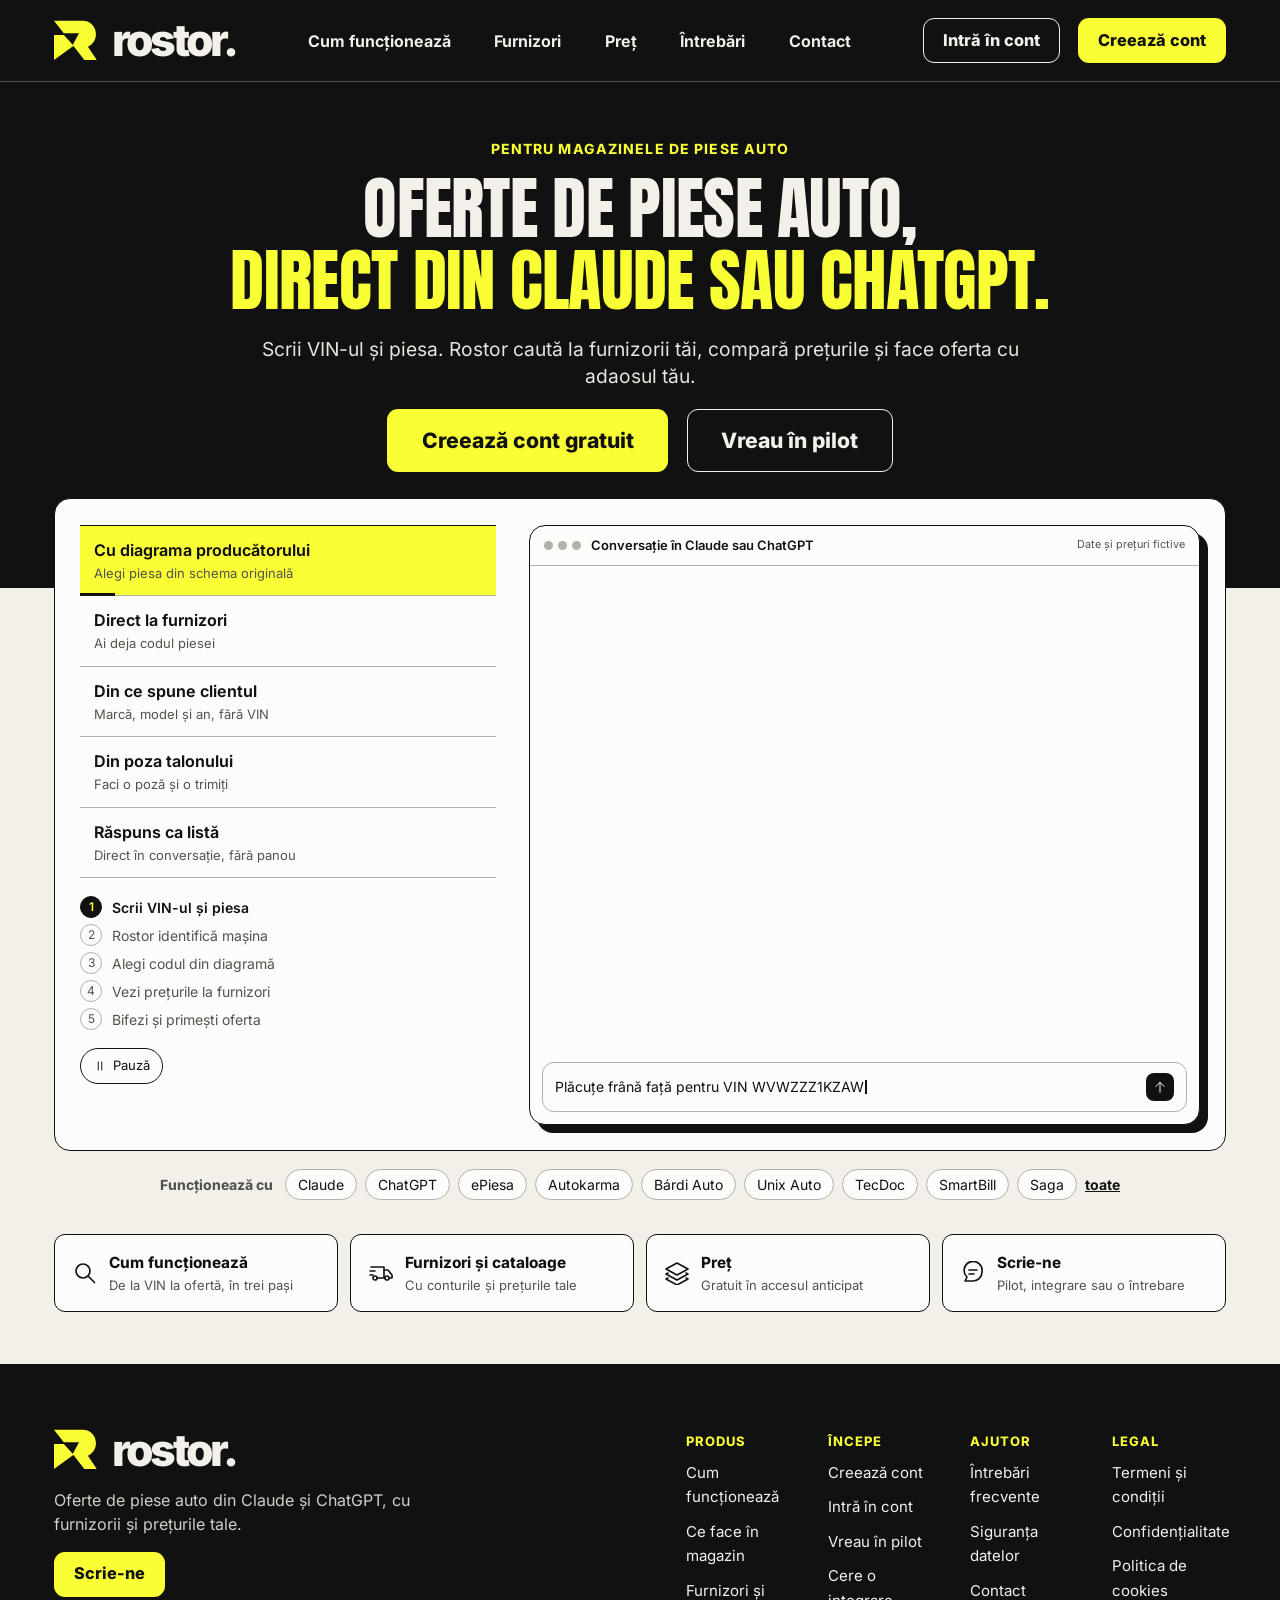
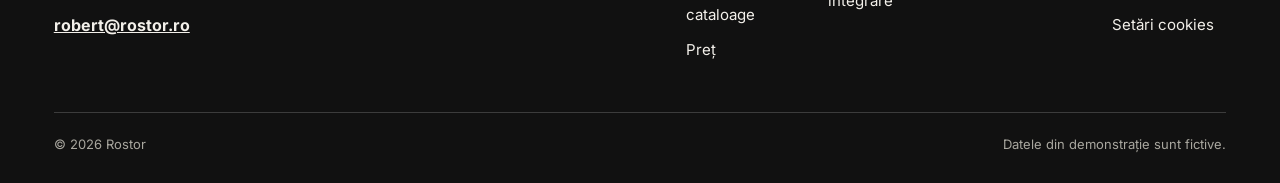
==== index.html @ 197bf5a4 "feat(site): short home page (message, live demo, shortcuts); content moved to its own pages: how it " ====
<!doctype html>
<html lang="ro">
<head>
<meta charset="utf-8">
<meta name="viewport" content="width=device-width, initial-scale=1">
<meta name="theme-color" content="#111111">
<meta name="description" content="Scrii VIN-ul și piesa în Claude sau ChatGPT. Rostor caută la furnizorii tăi, compară prețurile și face oferta cu adaosul tău.">
<title>Rostor — Oferte de piese auto din Claude și ChatGPT</title>
<link rel="icon" href="/assets/rostor-logo.svg" type="image/svg+xml">
<link rel="preload" href="/assets/fonts/anton-latin-400-normal.woff2" as="font" type="font/woff2" crossorigin>
<link rel="preload" href="/assets/fonts/inter-latin-wght-normal.woff2" as="font" type="font/woff2" crossorigin>
<link rel="stylesheet" href="/assets/site.css">
</head>
<body>
<svg class="symbols" xmlns="http://www.w3.org/2000/svg" aria-hidden="true">
<symbol id="r-mark" viewBox="0 0 48 48"><path fill="currentColor" d="M0 2h32c9 0 15 7 15 15 0 6-3 11-9 14l10 15H34L21 29l7-13H11L0 2Zm0 16h11l11 12L0 46V18Z"/></symbol>
<symbol id="i-arrow" viewBox="0 0 24 24"><path d="M3 12h17m-7-7 7 7-7 7"/></symbol>
<symbol id="i-back" viewBox="0 0 24 24"><path d="M21 12H4m7-7-7 7 7 7"/></symbol>
<symbol id="i-layers" viewBox="0 0 24 24"><path d="m12 2 11 6-11 6L1 8l11-6Zm-9 10-2 1 11 6 11-6-2-1M3 17l-2 1 11 6 11-6-2-1"/></symbol>
<symbol id="i-file" viewBox="0 0 24 24"><path d="M13 2H5a2 2 0 0 0-2 2v16a2 2 0 0 0 2 2h14a2 2 0 0 0 2-2V10Zm0 0v8h8M7 13h10M7 17h8"/></symbol>
<symbol id="i-truck" viewBox="0 0 24 24"><path d="M2 6h13v11H8m7-8h4l4 5v3h-3m-5 0h1M1 10h5m-5 4h3"/><circle cx="6" cy="17" r="2"/><circle cx="18" cy="17" r="2"/></symbol>
<symbol id="i-search" viewBox="0 0 24 24"><circle cx="10" cy="10" r="7"/><path d="m15.5 15.5 6 6"/></symbol>
<symbol id="i-gear" viewBox="0 0 24 24"><path d="m10 2-.7 3.2-2 .9L4.5 5 2 9l2.5 2v2L2 15l2.5 4 2.8-1.1 2 .9.7 3.2h4l.7-3.2 2-.9 2.8 1.1 2.5-4-2.5-2v-2L22 9l-2.5-4-2.8 1.1-2-.9L14 2Z"/><circle cx="12" cy="12" r="3.6"/></symbol>
<symbol id="i-bot" viewBox="0 0 24 24"><rect x="3" y="7" width="18" height="13" rx="4"/><path d="M12 7V4M1 12v4m22-4v4m-15-3h.01m7.99 0h.01"/><circle cx="12" cy="3" r="1"/></symbol>
<symbol id="i-box" viewBox="0 0 24 24"><path d="m12 2 10 6v9l-10 5-10-5V8Zm0 10v10M2 8l10 4 10-4M7 5l10 5"/></symbol>
<symbol id="i-plus" viewBox="0 0 24 24"><path d="M4 12h16M12 4v16"/></symbol>
<symbol id="i-check" viewBox="0 0 24 24"><path d="m4 12 5 5L20 6"/></symbol>
<symbol id="i-info" viewBox="0 0 24 24"><circle cx="12" cy="12" r="9"/><path d="M12 11v5m0-8h.01"/></symbol>
<symbol id="i-user" viewBox="0 0 24 24"><circle cx="12" cy="7" r="4"/><path d="M4 22v-2a8 8 0 0 1 16 0v2"/></symbol>
<symbol id="i-logout" viewBox="0 0 24 24"><path d="M10 3H4v18h6m2-9h10m-4-4 4 4-4 4"/></symbol>
<symbol id="i-menu" viewBox="0 0 24 24"><path d="M3 6h18M3 12h18M3 18h18"/></symbol>
<symbol id="i-chevron" viewBox="0 0 24 24"><path d="m9 5 7 7-7 7"/></symbol>
<symbol id="i-spark" viewBox="0 0 24 24"><path d="M12 1v22M1 12h22M4 4l16 16M20 4 4 20M8 2l8 20M2 16l20-8"/></symbol>
<symbol id="i-chat" viewBox="0 0 24 24"><path d="M21 11a9 9 0 0 1-9 9H4l2-4a9 9 0 1 1 15-5Z"/><path d="M8 9h8m-8 4h5"/></symbol>
<symbol id="i-pause" viewBox="0 0 24 24"><path d="M9 5v14M15 5v14"/></symbol>
<symbol id="i-play" viewBox="0 0 24 24"><path d="M8 5v14l11-7z"/></symbol>
<symbol id="i-copy" viewBox="0 0 24 24"><rect x="8" y="8" width="12" height="13" rx="2"/><path d="M15 5V4a1 1 0 0 0-1-1H5a1 1 0 0 0-1 1v12a1 1 0 0 0 1 1h1"/></symbol>
</svg>
<a class="skip" href="#principal">Sari la conținut</a>
<div id="app"><header class="header"><div class="header-row wrap"><a href="/" class="brand" aria-label="Rostor, pagina principală"><svg aria-hidden="true"><use href="#r-mark"></use></svg>rostor.</a><nav class="nav" aria-label="Navigare site"><a href="/cum-functioneaza">Cum funcționează</a><a href="/furnizori">Furnizori</a><a href="/preturi">Preț</a><a href="/intrebari">Întrebări</a><a href="/contact">Contact</a><a class="mobile-login" href="https://app.rostor.ro/cont">Intră în cont</a></nav><div class="header-actions"><a class="btn btn-outline login" href="https://app.rostor.ro/cont">Intră în cont</a><a class="btn btn-yellow " href="https://app.rostor.ro/start">Creează cont</a><button class="menu-toggle" type="button" aria-label="Meniu" aria-expanded="false" data-action="menu"><svg class="icon" aria-hidden="true"><use href="#i-menu"></use></svg></button></div></div></header><main id="principal" tabindex="-1"><section class="hero-intro dark"><div class="wrap">
<p class="eyebrow">Pentru magazinele de piese auto</p>
<h1>Oferte de piese auto, <span>direct din Claude sau ChatGPT.</span></h1>
<p class="hero-lead">Scrii VIN-ul și piesa. Rostor caută la furnizorii tăi, compară prețurile și face oferta cu adaosul tău.</p>
<div class="hero-actions"><a class="btn btn-yellow btn-large" href="https://app.rostor.ro/start">Creează cont gratuit</a><a class="btn btn-outline btn-large" href="/contact?tip=pilot" data-tip="pilot">Vreau în pilot</a></div>
</div></section><section class="demo-stage" id="produs"><div class="wrap"><div class="live-demo" id="exemple">
    <div class="ld-side"><div class="ld-tabs" role="group" aria-label="Alege un scenariu"><button type="button" data-demo-pick="0" aria-pressed="true"><b>Cu diagrama producătorului</b><small>Alegi piesa din schema originală</small><i aria-hidden="true"></i></button><button type="button" data-demo-pick="1" aria-pressed="false"><b>Direct la furnizori</b><small>Ai deja codul piesei</small><i aria-hidden="true"></i></button><button type="button" data-demo-pick="2" aria-pressed="false"><b>Din ce spune clientul</b><small>Marcă, model și an, fără VIN</small><i aria-hidden="true"></i></button><button type="button" data-demo-pick="3" aria-pressed="false"><b>Din poza talonului</b><small>Faci o poză și o trimiți</small><i aria-hidden="true"></i></button><button type="button" data-demo-pick="4" aria-pressed="false"><b>Răspuns ca listă</b><small>Direct în conversație, fără panou</small><i aria-hidden="true"></i></button></div>
    <ol class="ld-steps"><li aria-current="step">Scrii VIN-ul și piesa</li><li>Rostor identifică mașina</li><li>Alegi codul din diagramă</li><li>Vezi prețurile la furnizori</li><li>Bifezi și primești oferta</li></ol>
    <button type="button" class="ld-toggle" data-demo-toggle=""><svg class="icon" aria-hidden="true"><use href="#i-pause"></use></svg> Pauză</button></div>
    <div class="ld-window"><div class="ld-bar"><span class="ld-dots" aria-hidden="true"><i></i><i></i><i></i></span><span>Conversație în Claude sau ChatGPT</span><small>Date și prețuri fictive</small></div>
    <div class="ld-chat" id="ld-chat"><div class="ld-msg ld-user"><p>Plăcuțe frână față pentru VIN WVWZZZ1KZAW000001</p></div></div>
    <div class="ld-input"><span id="ld-typing" class="ld-placeholder">Scrie un mesaj…</span><span class="ld-send" aria-hidden="true"><svg class="icon" aria-hidden="true"><use href="#i-arrow"></use></svg></span></div></div></div><div class="hero-works" aria-label="Funcționează cu"><span class="hero-works-label">Funcționează cu</span><span>Claude</span><span>ChatGPT</span><span>ePiesa</span><span>Autokarma</span><span>Bárdi Auto</span><span>Unix Auto</span><span>TecDoc</span><span>SmartBill</span><span>Saga</span><a href="/furnizori">toate</a></div></div></section><nav class="shortcuts wrap" aria-label="Ce te interesează">
<a href="/cum-functioneaza"><svg class="icon" aria-hidden="true"><use href="#i-search"></use></svg><b>Cum funcționează</b><small>De la VIN la ofertă, în trei pași</small></a>
<a href="/furnizori"><svg class="icon" aria-hidden="true"><use href="#i-truck"></use></svg><b>Furnizori și cataloage</b><small>Cu conturile și prețurile tale</small></a>
<a href="/preturi"><svg class="icon" aria-hidden="true"><use href="#i-layers"></use></svg><b>Preț</b><small>Gratuit în accesul anticipat</small></a>
<a href="/contact"><svg class="icon" aria-hidden="true"><use href="#i-chat"></use></svg><b>Scrie-ne</b><small>Pilot, integrare sau o întrebare</small></a>
</nav></main><footer class="footer site-footer"><div class="wrap">
<div class="footer-top">
<div class="footer-intro"><a href="/" class="brand" aria-label="Rostor, pagina principală"><svg aria-hidden="true"><use href="#r-mark"></use></svg>rostor.</a>
<p>Oferte de piese auto din Claude și ChatGPT, cu furnizorii și prețurile tale.</p>
<a class="btn btn-yellow" href="/contact">Scrie-ne</a>
<p class="footer-mail"><a href="mailto:robert@rostor.ro">robert@rostor.ro</a></p></div>
<div class="footer-cols">
<div class="fcol"><h3>Produs</h3><ul><li><a href="/cum-functioneaza">Cum funcționează</a></li><li><a href="/cum-functioneaza#magazin">Ce face în magazin</a></li><li><a href="/furnizori">Furnizori și cataloage</a></li><li><a href="/preturi">Preț</a></li></ul></div>
<div class="fcol"><h3>Începe</h3><ul><li><a href="https://app.rostor.ro/start">Creează cont</a></li><li><a href="https://app.rostor.ro/cont">Intră în cont</a></li><li><a href="/contact?tip=pilot">Vreau în pilot</a></li><li><a href="/contact?tip=integrare">Cere o integrare</a></li></ul></div>
<div class="fcol"><h3>Ajutor</h3><ul><li><a href="/intrebari">Întrebări frecvente</a></li><li><a href="/intrebari#siguranta">Siguranța datelor</a></li><li><a href="/contact">Contact</a></li></ul></div>
<div class="fcol"><h3>Legal</h3><ul><li><a href="https://app.rostor.ro/termeni">Termeni și condiții</a></li><li><a href="/confidentialitate">Confidențialitate</a></li><li><a href="/cookies">Politica de cookies</a></li><li><button type="button" data-action="cookie-settings">Setări cookies</button></li></ul></div>
</div></div>
<div class="footer-bottom"><p>© 2026 Rostor</p><p>Datele din demonstrație sunt fictive.</p></div>
</div></footer><dialog class="cookie-dialog" id="cookie-dialog" aria-labelledby="cookie-title"><h2 id="cookie-title">Setări cookies</h2>
    <p>Site-ul rostor.ro nu setează cookie-uri și nu păstrează nimic în browser.</p><p><strong>Analiză și marketing</strong><br>Nu le folosim.</p>
    <form method="dialog"><button class="btn btn-yellow" autofocus>Închide</button></form>
  </dialog></div>
<script src="/assets/site.js" defer></script>
</body>
</html>
---- assets/site.css ----
/* Generat din conceptul Rostor (concept.css, portal.css parțial, resources.css, site.css). */
@font-face{font-family:Anton;font-weight:400;font-display:swap;src:url("fonts/anton-latin-400-normal.woff2") format("woff2");unicode-range:U+0000-00FF,U+2010-205E,U+2122,U+2190-21FF}
@font-face{font-family:Anton;font-weight:400;font-display:swap;src:url("fonts/anton-latin-ext-400-normal.woff2") format("woff2");unicode-range:U+0100-02FF,U+1E00-1EFF}
@font-face{font-family:Inter;font-weight:100 900;font-display:swap;src:url("fonts/inter-latin-wght-normal.woff2") format("woff2");unicode-range:U+0000-00FF,U+2010-205E,U+2122,U+2190-21FF}
@font-face{font-family:Inter;font-weight:100 900;font-display:swap;src:url("fonts/inter-latin-ext-wght-normal.woff2") format("woff2");unicode-range:U+0100-02FF,U+1E00-1EFF}
:root{--black:#111111;--paper:#f3f0ea;--white:#fcfcfa;--yellow:#faff35;--muted:#53534e;--line:#b4b1a9;--radius:11px;--display:Anton,Impact,'Arial Narrow',sans-serif;--body:Inter,Arial,sans-serif;--gutter:clamp(22px,4.2vw,72px);font:16px/1.5 var(--body);color:var(--black);background:var(--paper);color-scheme:light}
*,*::before,*::after{box-sizing:border-box}
body{margin:0} a{color:inherit} button,input{font:inherit} button{cursor:pointer} img{display:block;max-width:100%} p,h1,h2,h3,ol,ul,fieldset{margin:0} h1,h2,h3{font-family:var(--display);font-weight:400;text-transform:uppercase;line-height:1.08;letter-spacing:-.012em} summary{cursor:pointer;list-style:none} summary::-webkit-details-marker{display:none} :focus-visible{outline:3px solid #555ae2;outline-offset:4px} .dark :focus-visible,.header :focus-visible,.footer :focus-visible{outline-color:var(--yellow)}
html{scroll-behavior:smooth}.symbols{position:absolute;width:0;height:0;overflow:hidden}.icon{width:1.4em;height:1.4em;flex:none;fill:none;stroke:currentColor;stroke-width:1.65;stroke-linecap:round;stroke-linejoin:round}.skip{position:fixed;z-index:5;top:8px;left:8px;transform:translateY(-150%);padding:10px;background:var(--yellow);color:var(--black)}.skip:focus{transform:none}
.wrap{width:min(100%,1680px);padding-inline:var(--gutter);margin-inline:auto}.dark,.header,.footer{background:var(--black);color:var(--paper)}
.header{border-bottom:1px solid #ffffff45}.header-row{min-height:81px;display:flex;align-items:center;justify-content:space-between;gap:24px}.brand{display:inline-flex;align-items:center;gap:15px;text-decoration:none;font-size:clamp(30px,3.45vw,52px);line-height:1;font-weight:850;letter-spacing:-.075em}.brand svg{width:.97em;height:.97em;color:var(--yellow);flex:none}.nav,.header-actions{display:flex;align-items:center;gap:clamp(16px,3.4vw,54px)}.header-actions{gap:18px}.nav a,.text-link{text-decoration:none;font-weight:680}.nav a:hover,.text-link:hover{text-decoration:underline;text-underline-offset:.26em}.menu-toggle{display:none}.btn{border:1px solid transparent;border-radius:var(--radius);display:inline-flex;align-items:center;justify-content:center;gap:.65em;padding:11px 19px;min-height:45px;font-size:clamp(14px,1.27vw,20px);font-weight:790;line-height:1.2;text-align:center;text-decoration:none;transition:background .16s,color .16s,border-color .16s}.btn-yellow{color:var(--black);background:var(--yellow)}.btn-yellow:hover{background:#e8ef25}.btn-outline{border-color:currentColor;background:transparent;color:inherit}.btn-outline:hover{background:#8882}.btn-black{background:var(--black);color:var(--paper)}.btn-black:hover{background:#313131}.btn-large{min-height:63px;padding:14px clamp(19px,2.6vw,40px);font-size:clamp(16px,1.65vw,25px)}.btn:disabled{opacity:.5;cursor:default}
.hero{position:relative;overflow:hidden}.hero-grid{position:relative;display:grid;grid-template-columns:48% 52%;min-height:clamp(565px,45.3vw,744px);align-items:stretch}.hero-copy{align-self:center;padding-block:46px 50px;z-index:1}.hero h1{font-size:clamp(63px,8.25vw,138px);line-height:1.01;letter-spacing:-.025em}.hero h1 span{display:block;color:var(--yellow)}.hero h1 span,.hero h1 .first-line{white-space:nowrap}.hero h1 .first-line{color:inherit}.hero-copy p{font-size:clamp(17px,1.58vw,25px);line-height:1.31;max-width:630px;margin-top:24px}.hero-actions{display:flex;align-items:center;flex-wrap:wrap;gap:clamp(10px,1.5vw,24px);margin-top:28px}.hero-visual{position:relative;align-self:stretch;min-width:0;margin-inline:0 calc(var(--gutter) * -.72)}.hero-art{position:absolute;inset:0;width:100%;height:100%;object-fit:cover;object-position:center 46%;mask-image:linear-gradient(to right,transparent,#000 5%,#000 97%,transparent)}.hero-label{position:absolute;right:clamp(15px,2.2vw,35px);bottom:8%;display:flex;align-items:center;gap:17px;padding:16px 20px;border:2px solid var(--yellow);border-radius:14px;background:var(--black);font-size:clamp(13px,1.3vw,20px);line-height:1.25}.hero-label>.icon{width:39px;height:39px}.hero-label div{border-left:1px solid var(--yellow);padding-left:17px}.hero-label strong{font-family:var(--display);font-weight:400;font-size:1.18em;display:flex;align-items:center;gap:.28em;margin-top:4px}.hero-label strong .icon{width:1em;height:1em}
.band{background:var(--yellow)}.band ul{list-style:none;display:flex;align-items:center;justify-content:space-between;gap:12px;min-height:87px;padding-block:12px;padding-inline:max(var(--gutter),8vw)}.band li{display:flex;align-items:center;gap:clamp(7px,1.6vw,26px);font:400 clamp(14px,2vw,32px)/1.15 var(--display);text-transform:uppercase}.band .icon{width:1.5em;height:1.5em}.band .diamond{width:11px;height:11px;transform:rotate(45deg);background:var(--black);flex:none}
.section{padding-block:clamp(60px,5.3vw,91px)}.product-grid,.faq-grid{display:grid;align-items:start;gap:clamp(30px,4vw,68px)}.product-grid{grid-template-columns:.97fr 1fr;align-items:center}.product h2{font-size:clamp(51px,7.9vw,125px)}.product h2 span{display:table;background:var(--yellow);margin-top:12px;padding:0 .075em .06em}.features{display:grid;grid-template-rows:repeat(3,auto);padding-left:clamp(22px,3vw,47px);border-left:1px solid var(--black)}.feature{display:grid;grid-template-columns:auto 1fr;align-items:center;gap:clamp(17px,2.3vw,36px);padding-block:24px;border-bottom:1px solid var(--black)}.feature:first-child{padding-top:4px}.feature:last-child{border-bottom:0;padding-bottom:4px}.feature h3{font-size:clamp(24px,2.45vw,39px)}.feature p{margin-top:5px;font-size:clamp(14px,1.22vw,19px)}.icon-block{display:grid;place-items:center;width:clamp(54px,5.8vw,90px);aspect-ratio:1;border-radius:14px;background:var(--yellow)}.icon-block .icon{width:54%;height:54%}
.workflow-heading,.cta-row{display:flex;align-items:center;justify-content:space-between;gap:24px}.workflow h2,.faq h2,.closing h2{font-size:clamp(47px,6.2vw,100px)}.workflow-heading .btn{color:var(--yellow);flex:none}.steps{list-style:none;padding:20px 0;display:grid;grid-template-columns:repeat(3,1fr);margin-top:36px;border:1.5px solid var(--paper);border-radius:17px}.steps li{display:flex;gap:clamp(12px,2vw,31px);padding:9px clamp(19px,2.6vw,42px)}.steps li+li{border-left:1px solid var(--paper)}.steps strong{color:var(--yellow);font:400 clamp(46px,6.3vw,95px)/1 var(--display)}.steps h3{font-size:clamp(23px,2.7vw,45px)}.steps p{font-size:clamp(14px,1.18vw,18px);margin-top:9px}
.faq-grid{grid-template-columns:.49fr 1fr}.faq h2::after{content:"";display:block;width:1.75em;height:.15em;background:var(--yellow);margin-top:.25em}.questions details{border-top:1px solid var(--black)}.questions details:last-child{border-bottom:1px solid var(--black)}.questions summary{display:grid;grid-template-columns:1.55em 1fr 1.3em;align-items:center;gap:clamp(11px,2vw,32px);min-height:76px;padding-block:13px;font-size:clamp(16px,1.8vw,27px);font-weight:750;line-height:1.28}.questions summary .icon:last-child{width:1.15em;height:1.15em;justify-self:end}.questions details[open] summary .icon:last-child{transform:rotate(45deg)}.questions details p{margin:0 24px 20px clamp(35px,5vw,79px);color:var(--muted);max-width:62ch}.closing{background:var(--yellow);padding-block:clamp(49px,4.8vw,78px)}.closing .btn{min-height:85px;padding-inline:clamp(24px,4vw,65px)}.footer .wrap{display:flex;align-items:center;justify-content:space-between;gap:25px;padding-block:clamp(32px,4.4vw,70px)}
.auth-grid{display:grid;grid-template-columns:46% 54%;min-height:calc(100svh - 82px)}.auth-art{position:relative;display:flex;align-items:flex-end;background:#111 center 40%/cover no-repeat none;color:var(--paper);min-height:340px;padding:var(--gutter) clamp(22px,3.2vw,52px)}.auth-art::before{content:"";position:absolute;inset:48% 0 0;background:linear-gradient(transparent,#0a0a0a)}.auth-art p{position:relative;font:400 clamp(55px,6.7vw,106px)/1.05 var(--display);text-transform:uppercase}.auth-art span{display:block;color:var(--yellow)}.auth-panel{display:grid;align-items:center;justify-items:center;padding:clamp(32px,6vw,100px) clamp(22px,5vw,90px)}.auth-form{width:min(100%,575px)}.auth-form h1{font-size:clamp(42px,5.7vw,91px);text-align:center}.auth-form>p{text-align:center;margin-top:12px;font-size:clamp(15px,1.48vw,23px)}.auth-form form{display:grid;gap:20px;margin-block:36px 20px}.field{display:grid;gap:7px;font-weight:750}.field input{min-height:55px;width:100%;padding:10px 13px;border:1px solid var(--black);border-radius:10px;background:transparent;color:inherit;font-weight:500}.auth-form form .btn{margin-top:8px;width:100%}.auth-form .switch{font-size:clamp(15px,1.3vw,20px)}.auth-form .note{color:var(--muted);font-size:14px;margin-top:24px}.error{color:#9b2020;font-size:14px}.account-actions .text-link{display:inline-flex;align-items:center;gap:9px;background:none;color:inherit;border:0;padding:0}
.portal{padding-block:clamp(39px,5.1vw,80px)}.portal-title{font-size:clamp(42px,5.7vw,91px);display:flex;align-items:center;gap:25px;margin-bottom:clamp(30px,3.3vw,49px)}.portal-title::after{content:"";flex:1;border-top:2px solid}.portal-grid{display:grid;grid-template-columns:1fr 3fr;gap:20px}.progress,.panel{background:var(--white);border:1px solid var(--black);border-radius:var(--radius)}.progress{list-style:none;padding:clamp(17px,2vw,30px)}.progress li{display:flex;align-items:flex-start;gap:clamp(9px,1.3vw,20px);padding-block:23px}.progress li+li{border-top:1px solid var(--line)}.step-badge{display:grid;place-items:center;min-width:40px;height:40px;border:1px solid var(--line);border-radius:9px;font:400 24px/1 var(--display);color:var(--muted)}.progress li[aria-current] .step-badge,.progress .done .step-badge{background:var(--black);color:var(--yellow);border-color:var(--black)}.progress strong{display:block;font:400 clamp(16px,1.85vw,29px)/1.13 var(--display);text-transform:uppercase;padding-top:5px}.progress li[aria-current] strong::after{content:"";display:block;height:5px;width:100%;margin-top:10px;border-radius:4px;background:linear-gradient(to right,var(--yellow) 35%,#e5e4df 35%)}
.panel{display:flex;flex-direction:column;padding:clamp(20px,2.8vw,45px);min-width:0;min-height:clamp(480px,40vw,630px)}.panel h2{font-size:clamp(34px,4.2vw,69px)}.panel p{margin-top:12px;font-size:clamp(15px,1.48vw,23px)}.choices{display:grid;grid-template-columns:repeat(2,1fr);gap:clamp(10px,1.7vw,25px);border:0;padding:0;margin-block:clamp(26px,3.3vw,54px) 20px;min-width:0}.choice{display:flex;align-items:center;gap:clamp(10px,1.6vw,25px);min-width:0;border:1.5px solid;border-radius:13px;padding:clamp(12px,2vw,32px);min-height:clamp(70px,8.2vw,132px);cursor:pointer}.choice:has(:checked){background:#f6fac3;box-shadow:inset 0 0 0 1px}.choice input{width:21px;height:21px;accent-color:#111;flex:none;margin:0}.choice .icon{width:clamp(25px,4vw,61px);height:clamp(25px,4vw,61px);stroke-width:1.5}.choice span{font:400 clamp(19px,2.6vw,44px)/1.1 var(--display);text-transform:uppercase}.panel .info{color:var(--muted);display:flex;align-items:flex-start;gap:9px;font-size:clamp(14px,1.15vw,18px);margin-top:13px;margin-bottom:20px}.panel-actions{display:flex;justify-content:space-between;align-items:center;gap:12px;border-top:1px solid var(--line);padding-top:17px;margin-top:auto}.panel-actions .btn:last-child{margin-left:auto}.install-list{display:grid;gap:11px;margin:27px 0 30px}.install-list details{border:1px solid;border-radius:10px}.install-list summary{display:grid;grid-template-columns:auto 1fr auto;gap:15px;align-items:center;padding:13px 15px;font-weight:730}.install-list summary b{border-right:1px solid var(--line);padding-right:15px}.install-list details[open] summary .icon{transform:rotate(90deg)}.install-list details p{margin:0 17px 15px 48px;font-size:15px;color:var(--muted)}.test-text,.result{background:var(--paper);border:1px solid var(--line);border-radius:10px;padding:15px;display:flex;align-items:center;gap:12px;margin:24px 0}.test-text{justify-content:space-between}.test-text textarea{flex:1;min-width:0;resize:vertical;border:0;background:transparent;font:inherit;color:inherit}.result{margin-top:0;border-color:#72801a;background:#f6fac3}.account-data{display:grid;grid-template-columns:auto 1fr;gap:10px 25px;margin:23px 0 38px}.account-data dt{font-weight:750}.account-data dd{margin:0;overflow-wrap:anywhere}.sr-only{position:absolute;width:1px;height:1px;padding:0;overflow:hidden;clip-path:inset(50%);white-space:nowrap}
@media(max-width:1080px){.nav{gap:20px}.header-actions{gap:9px}.header-row{gap:16px}.hero-grid{grid-template-columns:50% 50%}.hero-visual{margin-inline:-2vw calc(var(--gutter) * -1)}.hero-copy p{max-width:460px}.hero-actions .btn{min-height:54px}.steps li{flex-direction:column}.choice{gap:9px}}
@media(max-width:760px){.header-row{min-height:66px;flex-wrap:wrap;gap:10px}.header .nav{display:none;width:100%;order:3;flex-wrap:wrap;padding:4px 0 17px}.header .nav.open{display:flex}.menu-toggle{display:inline-flex;align-items:center;background:none;border:0;padding:9px;color:inherit;min-width:42px;min-height:42px}.header .header-actions .login{display:none}.header-actions .btn{min-height:41px;padding:8px 10px}.brand{gap:8px}.hero-grid{grid-template-columns:1fr;min-height:auto}.hero-copy{padding:34px 0 8px}.hero h1{font-size:clamp(51px,11.7vw,89px)}.hero-copy p{margin-top:20px}.hero-actions{margin-top:18px}.hero-actions .btn{font-size:14px;min-height:45px;padding:10px 13px}.hero-visual{min-height:clamp(275px,77vw,480px);margin-inline:calc(var(--gutter) * -.5)}.hero-art{object-fit:contain}.hero-label{right:6px;bottom:7%;padding:8px 10px;gap:9px;border-width:1px;border-radius:9px}.hero-label>.icon{width:22px;height:22px}.hero-label div{padding-left:9px}.band ul{min-height:63px;padding-inline:var(--gutter);gap:7px}.band li{gap:6px;font-size:clamp(11px,2.8vw,19px)}.band .diamond{width:6px;height:6px}.section{padding-block:49px}.product-grid,.faq-grid{grid-template-columns:1fr;gap:25px}.features{border-left:0;padding-left:0}.feature{padding-block:15px}.workflow-heading,.cta-row{align-items:flex-start;flex-direction:column}.steps{grid-template-columns:1fr;margin-top:24px;padding:0 17px}.steps li{flex-direction:row;padding:17px 2px;gap:18px}.steps li+li{border-left:0;border-top:1px solid #ffffff65}.steps strong{min-width:51px}.questions summary{min-height:61px}.closing .btn{min-height:55px}.footer .wrap{align-items:flex-start;flex-wrap:wrap}.footer .nav{order:3;width:100%;gap:13px;font-size:13px;flex-wrap:wrap}.footer .btn{padding:8px 13px;min-height:38px}.auth-grid{display:flex;flex-direction:column-reverse;min-height:calc(100svh - 67px)}.auth-panel{padding-block:42px}.auth-art{min-height:260px;background-position:center 50%}.auth-art p{font-size:51px}.portal-grid{grid-template-columns:1fr;gap:12px}.progress{display:grid;grid-template-columns:repeat(3,1fr);gap:8px;padding:12px}.progress li,.progress li+li{flex-direction:column;border-top:0;padding:0;gap:4px}.step-badge{height:33px;min-width:33px;font-size:19px}.progress strong{font-size:14px}.panel{min-height:380px}.portal-title{gap:12px}.portal-title::after{display:none}.portal .panel-actions{margin-top:auto}.account-actions .text-link{font-size:13px;gap:5px}.account-actions .icon{width:16px;height:16px}}
@media(max-width:370px){.choice .icon{display:none}.hero h1{font-size:12vw}.band li .icon{display:none}.header-actions .btn{font-size:12px}}
@media(prefers-reduced-motion:reduce){*,*::before,*::after{scroll-behavior:auto!important;transition:none!important}}


.mobile-login{display:none}[hidden]{display:none!important}.back-site{display:flex;align-items:center;gap:9px}.hero-actions .btn:first-child{min-width:min(18vw,277px)}
.hero-art{mask-image:linear-gradient(to right,transparent,#000 4%,#000 99%,transparent)}
@media(max-width:760px){.mobile-login{display:inline}}
.example-grid,.doc-grid{display:grid;grid-template-columns:.63fr 1fr;gap:clamp(25px,3.85vw,61px);align-items:start}.example-intro h2,.doc-grid h2{font-size:clamp(45px,6.5vw,106px)}.example-intro{padding-top:20px}.example-intro p,.doc-grid>div>p{font-size:clamp(17px,1.82vw,28px);margin-top:23px;max-width:36ch}.example-intro p{border-top:1px solid var(--paper);padding-top:18px}.demo-panel{padding:clamp(15px,1.85vw,31px);border-radius:15px;background:var(--white);color:var(--black);border:1px solid var(--black);min-width:0}.demo-heading{display:flex;align-items:baseline;justify-content:space-between;gap:12px;padding-bottom:15px;border-bottom:1px solid var(--black)}.demo-heading h3{font-size:clamp(28px,3.15vw,51px)}.demo-heading small{color:var(--muted);white-space:nowrap}.case-choices{display:grid;grid-template-columns:repeat(3,minmax(0,1fr));gap:clamp(6px,.8vw,13px);margin:16px 0;padding:0;border:0}.case-choices label{position:relative;display:block;cursor:pointer}.case-choices span{display:grid;place-items:center;height:100%;min-height:54px;text-align:center;line-height:1.15;padding:7px;border:1px solid;border-radius:8px;font-weight:730;font-size:clamp(12px,1.18vw,19px)}.case-choices input:checked+span{background:var(--yellow)}.case-choices input:focus-visible+span,.demo-panel :focus-visible{outline:3px solid #555ae2;outline-offset:3px}.demo-section{border-top:1px solid var(--black);padding-top:15px;margin-top:18px}.demo-section h4,.demo-section h5{margin:0;text-transform:uppercase;font:400 clamp(24px,2.34vw,37px)/1.15 var(--display)}.demo-section h5{font-size:clamp(21px,2vw,32px);margin-top:14px}.demo-section p{margin-top:6px;color:var(--muted)}.demo-section p.demo-reference{font-weight:680;font-size:13px;margin-top:9px}.demo-prompt{display:flex;justify-content:space-between;align-items:center;gap:9px;border-radius:9px;background:#e8e7e4;padding:10px 13px;margin-top:10px}.demo-prompt blockquote{margin:0;font-size:clamp(14px,1.28vw,20px)}.demo-prompt .btn{font-size:14px;min-height:39px;padding:7px 12px;flex:none}.demo-options{display:grid;margin:17px 0 18px;border:1px solid var(--black);border-radius:9px;padding:0 10px}.demo-options label{display:grid;grid-template-columns:20px minmax(0,1fr) minmax(75px,.55fr) minmax(60px,.35fr);align-items:center;gap:13px;padding:8px 2px;cursor:pointer}.demo-options label+label{border-top:1px solid var(--line)}.demo-options input{height:18px;width:18px;margin:0;accent-color:var(--black)}.demo-options small{display:block;color:var(--muted);font-size:12px}.demo-options b{text-align:right;white-space:nowrap}.demo-offer{background:var(--yellow);border-radius:10px;display:flex;justify-content:space-between;align-items:center;gap:15px;padding:12px 17px;font:400 clamp(24px,2.6vw,43px)/1.1 var(--display);text-transform:uppercase}.demo-offer strong{font-weight:400;white-space:nowrap}
.doc-grid{grid-template-columns:.95fr 1fr}.doc-grid h2{font-size:clamp(40px,6.5vw,106px);margin-top:12px}.doc-questions summary{font:400 clamp(21px,2.4vw,37px)/1.1 var(--display);min-height:89px;text-transform:uppercase}.doc-questions details[open] summary .icon:last-child{transform:rotate(90deg)}.doc-questions details p{max-width:59ch}.contact h2{font-size:clamp(41px,5.4vw,86px)}.contact-links{display:flex;align-items:center;flex-wrap:wrap;gap:17px 25px}.contact-links .btn{min-height:65px;padding-inline:clamp(18px,2.4vw,37px);font-size:clamp(16px,1.35vw,21px)}.contact-links>a:last-child{font-size:clamp(17px,1.5vw,24px);font-weight:700;text-underline-offset:4px}.resources-footer nav{display:flex;align-items:center;flex-wrap:wrap;gap:11px 17px}.resources-footer nav a,.resources-footer nav button{color:inherit;font:400 clamp(15px,1.23vw,20px)/1.15 var(--display);text-transform:uppercase;text-decoration:none;padding:0 0 0 16px;border:0;border-left:1px solid #ffffff75;background:none}.resources-footer nav a:hover,.resources-footer nav button:hover{text-decoration:underline;text-underline-offset:4px}.resources-footer .wrap{justify-content:flex-start;gap:28px}.resources-footer .brand{flex:none}
.legal-page{padding-block:clamp(45px,6vw,85px);max-width:1050px}.legal-page h1{font-size:clamp(40px,6vw,85px)}.legal-page .section-lead{margin-top:12px;color:var(--muted);font-size:18px}.legal-sections{margin-top:35px}.legal-sections section{padding:21px 0;border-top:1px solid var(--line)}.legal-sections h2,.cookie-dialog h2{font-size:clamp(26px,3vw,43px)}.legal-sections p,.cookie-dialog p{margin-top:10px}.legal-sections a,.resources-footer a{overflow-wrap:anywhere}.cookie-dialog{width:min(90vw,500px);border:1px solid;border-radius:12px;padding:25px;background:var(--paper);color:var(--black)}.cookie-dialog::backdrop{background:#1119}.cookie-dialog form{margin-top:20px;display:flex;justify-content:flex-end}
@media(max-width:940px){.contact-links{flex-direction:column;align-items:flex-start}.resources-footer .wrap{flex-wrap:wrap}.resources-footer nav :first-child{padding-left:0;border-left:0}}
@media(max-width:760px){.example-grid,.doc-grid{grid-template-columns:1fr}.example-intro{padding-top:0}.example-intro h2 br{display:none}.doc-grid h2{margin-top:0}.contact-links{flex-direction:row;align-items:center}.demo-options label{gap:7px;grid-template-columns:18px minmax(0,1fr) minmax(54px,.55fr) auto;font-size:13px}.demo-prompt .btn{font-size:12px;padding:5px 8px}.demo-prompt .icon{display:none}.demo-heading small{font-size:12px}.doc-questions summary{min-height:61px}.resources-footer nav{gap:12px}.resources-footer nav a,.resources-footer nav button{font-size:14px;padding-left:0;border-left:0}.resources-footer .wrap{gap:20px}}

.example-intro h2,.contact h2{line-height:1.23}
.example-intro p{margin-top:17px}

/* Site: primul ecran e cât fereastra; restul secțiunilor au înălțimea conținutului. */
.screen{min-height:100vh;min-height:100svh;box-sizing:border-box;display:flex;flex-direction:column;justify-content:center;padding-block:clamp(28px,4vh,56px)}
.screen>.wrap{width:min(100%,1680px)}
.hero-grid{min-height:calc(100svh - 82px)}
@media (min-width:761px){.hero h1{font-size:clamp(48px,min(7.4vw,12vh),128px)}.hero-copy{padding-block:24px 28px}.hero-copy p{margin-top:14px}.hero-actions{margin-top:20px}}

.feature-steps{list-style:none;margin:clamp(18px,3vh,32px) 0 0;padding:0;display:grid;gap:0;border-top:1px solid var(--black)}
.feature-steps li{display:grid;grid-template-columns:auto 1fr;gap:clamp(14px,1.6vw,24px);align-items:center;padding-block:clamp(10px,1.8vh,18px);border-bottom:1px solid var(--black)}
.feature-steps .icon-block{width:clamp(44px,3.8vw,60px);border-radius:11px}
.feature-steps h3{font-size:clamp(20px,1.9vw,30px)}
.feature-steps p{margin-top:3px;font-size:clamp(13px,1.05vw,16px);color:var(--muted)}


.faq-grid h2{font-size:clamp(44px,5.6vw,92px)}
.faq .questions summary{min-height:64px}

@media (max-width:760px){
  .screen{min-height:0;padding-block:40px}
  .hero-grid{min-height:auto}
}
@media (max-height:760px) and (min-width:761px){
  .feature-steps p{display:none}
}

/* Secțiunile noi: înălțimea conținutului, nu câte un ecran. */
.hero-note{display:flex;align-items:center;gap:8px;margin-top:16px;font-size:14px;color:#cfcfc7}
.hero-note .icon{color:var(--yellow);width:18px;height:18px;flex:none}
.site-h2{font-size:clamp(40px,5.2vw,86px)}
.site-h2 span{display:table;background:var(--yellow);color:var(--black);margin-top:10px;padding:0 .075em .06em}
.site-more{margin-top:28px}
.site-more a{display:inline-flex;align-items:center;gap:8px;font-weight:700;color:inherit}
.site-more .icon{width:18px;height:18px}

.benefit-grid{list-style:none;padding:0;margin-top:clamp(24px,3vw,44px);display:grid;grid-template-columns:repeat(3,minmax(0,1fr));gap:clamp(14px,1.6vw,24px)}
.benefit-grid li{background:var(--white);border:1px solid var(--black);border-radius:16px;padding:clamp(18px,1.8vw,28px);display:grid;gap:10px;align-content:start}
.benefit-grid .icon-block{width:52px;border-radius:11px}
.benefit-grid h3{font-size:clamp(22px,2vw,32px)}
.benefit-grid p{color:var(--muted);font-size:clamp(14px,1.05vw,16px)}

.workflow-heading p{max-width:420px;color:#cfcfc7;font-size:clamp(15px,1.2vw,19px)}
.works-with{margin-top:clamp(28px,3vw,44px);display:grid;gap:14px}
.works-with h3{font-size:clamp(22px,2vw,32px);color:var(--yellow)}
.works-with dl{display:grid;grid-template-columns:auto 1fr;gap:10px 24px;margin:0;align-items:start}
.works-with dt{font-weight:700;padding-top:5px}
.works-with dd{margin:0;display:flex;flex-wrap:wrap;gap:8px}
.works-with dd span{border:1px solid #ffffff80;border-radius:999px;padding:4px 12px;font-size:14px}
.works-with dd span.soon{border-style:dashed;color:#bdbdb5}
.works-with>p{color:#cfcfc7;font-size:14px}
.works-with a{color:var(--yellow)}

.price-grid{list-style:none;padding:0;margin-top:clamp(24px,3vw,44px);display:grid;grid-template-columns:repeat(2,minmax(0,1fr));gap:clamp(14px,1.6vw,24px);max-width:1100px}
.price-card{background:var(--white);border:1px solid var(--black);border-radius:16px;padding:clamp(20px,2vw,32px);display:grid;gap:12px;align-content:start}
.price-card .price{font:400 clamp(44px,4.4vw,68px)/1 var(--display)}
.price-card .price small{font:500 16px var(--body);color:var(--muted)}
.price-card>p:not(.price){color:var(--muted)}
.price-card ul{list-style:none;padding:0;display:grid;gap:6px}
.price-card ul li{display:flex;align-items:center;gap:8px}
.price-card ul .icon{width:18px;height:18px;flex:none}
.price-card .btn{justify-self:start;margin-top:6px}
.price-note{margin-top:18px;max-width:1100px;color:var(--muted);font-size:14px}

.safety-grid{display:grid;grid-template-columns:.8fr 1fr;gap:clamp(24px,4vw,68px);align-items:start}
.safety-list{list-style:none;padding:0;border-top:1px solid var(--black)}
.safety-list li{display:grid;grid-template-columns:auto 1fr;gap:16px;padding-block:clamp(14px,1.6vw,22px);border-bottom:1px solid var(--black)}
.safety-list .icon{width:26px;height:26px;background:var(--yellow);border-radius:7px;padding:4px;box-sizing:border-box}
.safety-list h3{font-size:clamp(20px,1.8vw,28px)}
.safety-list p{color:var(--muted);margin-top:4px}

.pilot-grid{display:grid;grid-template-columns:1fr 1fr;gap:clamp(24px,4vw,68px);align-items:center}
.pilot .site-h2 span{color:var(--black)}
.pilot-lead{margin:18px 0 24px;color:#cfcfc7;font-size:clamp(15px,1.25vw,20px);max-width:520px}
.pilot-points{list-style:none;padding:0;display:grid;gap:0;border:1.5px solid var(--paper);border-radius:17px}
.pilot-points li{display:flex;gap:18px;padding:clamp(14px,1.6vw,24px)}
.pilot-points li+li{border-top:1px solid #ffffff65}
.pilot-points strong{color:var(--yellow);font:400 clamp(36px,3.6vw,56px)/1 var(--display);min-width:56px}
.pilot-points h3{font-size:clamp(20px,1.8vw,28px)}
.pilot-points p{color:#cfcfc7;margin-top:4px}

.demo-doc{display:flex;align-items:center;gap:8px;margin-top:10px;font-size:13px;color:var(--muted)}
.demo-doc .icon{width:16px;height:16px;flex:none}

@media (max-width:1000px){
  .benefit-grid{grid-template-columns:repeat(2,minmax(0,1fr))}
}
@media (max-width:760px){
  .benefit-grid,.price-grid,.safety-grid,.pilot-grid{grid-template-columns:1fr}
  .benefit-grid li{grid-template-columns:auto 1fr;gap:4px 14px;padding:16px}
  .benefit-grid .icon-block{grid-row:span 2;width:44px}
  .benefit-grid h3{font-size:21px}
  .works-with dl{grid-template-columns:1fr;gap:6px}
  .works-with dt{padding-top:8px}
  .hero-note{font-size:13px;align-items:flex-start}
}

/* Produs: demonstrația animată (o conversație care rulează singură, cinci scenarii). */
.product .product-intro{display:grid;grid-template-columns:minmax(0,1fr) minmax(0,.8fr);gap:clamp(20px,4vw,64px);align-items:end;margin-bottom:clamp(18px,2.4vw,32px)}
.product .product-intro h2{font-size:clamp(40px,4.4vw,72px)}.product .product-intro h2 span{display:inline-block}
.product .product-intro p{font-size:clamp(16px,1.3vw,20px);color:var(--muted);margin:0}
.live-demo{position:relative;display:grid;grid-template-columns:minmax(240px,.62fr) minmax(0,1fr);gap:clamp(18px,2.6vw,40px);align-items:start}
.ld-side{display:flex;flex-direction:column;gap:18px}
.ld-tabs{display:flex;flex-direction:column;border-top:1px solid var(--black)}
.ld-tabs button{position:relative;display:grid;gap:2px;text-align:left;padding:12px 14px;border:0;border-bottom:1px solid var(--line);background:none;color:inherit;font:inherit;cursor:pointer}
.ld-tabs button b{font-size:16px;font-weight:650}
.ld-tabs button small{font-size:13px;color:var(--muted)}
.ld-tabs button i{position:absolute;left:0;bottom:-1px;height:3px;width:calc(var(--p,0)*100%);background:var(--black)}
.ld-tabs button[aria-pressed="true"]{background:var(--yellow)}
.ld-tabs button:hover:not([aria-pressed="true"]){background:var(--white)}
.ld-steps{list-style:none;counter-reset:s;margin:0;padding:0;display:grid;gap:6px}
.ld-steps li{counter-increment:s;display:flex;gap:10px;align-items:center;font-size:14px;color:var(--muted);transition:color .3s}
.ld-steps li::before{content:counter(s);display:grid;place-items:center;width:22px;height:22px;border-radius:50%;border:1px solid var(--line);font-size:12px;flex:none;transition:.3s}
.ld-steps li.done::before{content:"\2713";border-color:var(--black)}
.ld-steps li[aria-current]{color:var(--black);font-weight:600}
.ld-steps li[aria-current]::before{background:var(--black);border-color:var(--black);color:var(--yellow)}
.ld-toggle{align-self:flex-start;display:inline-flex;align-items:center;gap:6px;padding:7px 12px;border:1px solid var(--black);border-radius:999px;background:none;color:inherit;font:inherit;font-size:13px;cursor:pointer}
.ld-toggle .icon{width:14px;height:14px}
.ld-window{display:flex;flex-direction:column;height:clamp(440px,calc(100vh - 230px),600px);background:var(--white);border:1px solid var(--black);border-radius:16px;overflow:hidden;box-shadow:8px 8px 0 var(--black)}
.ld-bar{display:flex;align-items:center;gap:10px;padding:10px 14px;border-bottom:1px solid var(--line);font-size:13px;font-weight:600}
.ld-bar small{margin-left:auto;font-weight:400;color:var(--muted)}
.ld-dots{display:flex;gap:5px}.ld-dots i{width:9px;height:9px;border-radius:50%;background:var(--line)}
.ld-chat{flex:1;min-height:0;overflow-y:auto;padding:16px;display:flex;flex-direction:column;gap:12px;scrollbar-width:thin}
.ld-chat>*{flex:none;animation:ld-in .45s ease both}
.ld-input{display:flex;align-items:center;gap:10px;margin:0 12px 12px;padding:10px 12px;border:1px solid var(--line);border-radius:12px;font-size:14px;min-height:44px}
.ld-input #ld-typing{flex:1;white-space:pre-wrap}
.ld-input #ld-typing:not(.ld-placeholder)::after{content:"";display:inline-block;width:2px;height:1em;margin-left:1px;vertical-align:-2px;background:var(--black);animation:ld-blink .8s steps(1) infinite}
.ld-placeholder{color:var(--muted)}
.ld-send{display:grid;place-items:center;width:28px;height:28px;border-radius:8px;background:var(--black);color:var(--white);flex:none}.ld-send .icon{width:14px;height:14px;transform:rotate(-90deg)}
.ld-msg{max-width:88%;font-size:14px;line-height:1.45}
.ld-msg p{margin:0}.ld-msg p+*{margin-top:8px}
.ld-user{align-self:flex-end;background:var(--paper);padding:9px 13px;border-radius:14px 14px 4px 14px}
.ld-talon{display:block;width:200px;max-width:100%;height:auto;margin-bottom:6px}
.ld-tool{display:flex;align-items:center;gap:8px;font-size:12.5px;color:var(--muted)}
.ld-spin{width:14px;height:14px;border-radius:50%;border:2px solid var(--line);border-top-color:var(--black);animation:ld-spin .7s linear 2,ld-done 0s 1.4s forwards;flex:none}
.ld-card{border:1px solid var(--line);border-radius:12px;background:#fff;font-size:13px;overflow:hidden}
.ld-card header{display:flex;flex-wrap:wrap;align-items:baseline;gap:4px 10px;padding:9px 12px;border-bottom:1px solid var(--line);background:var(--paper)}
.ld-card header small{color:var(--muted)}
.ld-logo{font-family:var(--display);font-weight:400;font-size:16px;letter-spacing:.01em}
.ld-panel header small{margin-left:auto}











.ld-dg-body{display:grid;grid-template-columns:minmax(0,1.45fr) minmax(0,1fr);gap:8px 14px;padding:10px 12px;align-items:center}
.ld-dg-art{width:100%;height:auto;max-height:250px;background:#fff}
.ld-dg-art .ld-line{fill:#fff;stroke:#1a1a1a;stroke-width:.9;stroke-linejoin:round}
.ld-dg-art .ld-line .ld-thin{fill:none;stroke-width:.5}
.ld-dg-art .ld-line .ld-wire{fill:none;stroke-width:1.2}
.ld-dg-art .ld-pad{fill:url(#ld-hatch)}
.ld-dg-art #ld-hatch line{stroke:#1a1a1a;stroke-width:.6}
.ld-dg-art .ld-axis{stroke:#9a978f;stroke-width:.6;stroke-dasharray:8 3 2 3}
.ld-call line{stroke:#1a1a1a;stroke-width:.6}.ld-call circle{fill:#fff;stroke:#1a1a1a;stroke-width:.9}.ld-call .ld-dot{fill:#1a1a1a}.ld-call text{font-size:9.5px;text-anchor:middle;font-weight:700;font-family:var(--body)}
.ld-call.pick circle:not(.ld-dot){animation:ld-pick-fill .3s 1.6s forwards}
.ld-dg-art:has(~.ld-dg-list .pick) .ld-pad{animation:ld-pad-on .3s 1.6s forwards}
.ld-dg-list{position:relative}
.ld-diagram ol{list-style:none;margin:0;padding:0;display:grid;border-top:1px solid var(--line)}
.ld-diagram li{display:grid;grid-template-columns:20px minmax(0,1fr);gap:8px;align-items:center;height:36px;padding:0 6px;border-bottom:1px solid var(--line)}
.ld-diagram li>span{display:grid;place-items:center;width:20px;height:20px;border-radius:50%;border:1px solid var(--black);font-size:11px;font-weight:700}
.ld-diagram li div{line-height:1.2}.ld-diagram li code{display:block;font-size:11px;color:var(--muted)}
.ld-diagram li.pick{animation:ld-pick .3s 1.6s forwards}
.ld-cursor{position:absolute;width:16px;height:20px;left:85%;top:170px;fill:#111;stroke:#fff;stroke-width:1;animation:ld-cursor 1.2s .4s cubic-bezier(.3,.7,.4,1) forwards,ld-click .2s 1.55s}
@keyframes ld-cursor{to{left:62%;top:calc(var(--row)*36px + 14px)}}
@keyframes ld-click{50%{transform:scale(.8)}}
@keyframes ld-pad-on{to{fill:var(--yellow)}}
.ld-meta{display:flex;flex-wrap:wrap;gap:4px 16px;margin:0;padding:8px 12px;color:var(--muted)}.ld-meta b{color:var(--black);font-weight:600;margin-left:4px}
.ld-tr{display:grid;grid-template-columns:20px minmax(0,1.6fr) minmax(0,1fr) minmax(0,1fr) auto;gap:8px;align-items:center;padding:7px 12px;border-top:1px solid #ecebe6;animation:ld-in .35s calc(var(--i,0)*120ms + 200ms) both}
.ld-th{font-size:11px;color:var(--muted);text-transform:uppercase;letter-spacing:.04em;animation:none}
.ld-tr .ok{color:#1d7a3a}
.ld-tr em{font-style:normal;font-size:10.5px;padding:1px 6px;border-radius:99px;background:var(--black);color:var(--yellow);margin-left:4px}
.ld-check{width:16px;height:16px;border:1.5px solid var(--muted);border-radius:4px;position:relative}
.ld-tr.pick{animation:ld-in .35s calc(var(--i,0)*120ms + 200ms) both,ld-row .3s calc(var(--k)*600ms + 1400ms) forwards}
.ld-tr.pick .ld-check{animation:ld-check .3s calc(var(--k)*600ms + 1400ms) forwards}
.ld-tr.pick .ld-check::after{content:"";position:absolute;left:4px;top:1px;width:4px;height:8px;border:solid var(--yellow);border-width:0 2px 2px 0;transform:rotate(45deg);opacity:0;animation:ld-show .2s calc(var(--k)*600ms + 1450ms) forwards}
.ld-panel footer{display:flex;align-items:center;justify-content:space-between;padding:8px 12px;border-top:1px solid var(--line);color:var(--muted)}
.ld-btn{padding:6px 12px;border-radius:8px;background:var(--black);color:var(--white);font-weight:600;animation:ld-press .6s calc(var(--k)*600ms + 1500ms) both}
.ld-offer ul{list-style:none;margin:0;padding:6px 12px}
.ld-offer li{display:grid;grid-template-columns:minmax(0,1fr) auto auto;gap:12px;padding:5px 0}
.ld-offer li em{display:block;font-style:normal;font-size:11px;font-weight:700;text-transform:uppercase;color:var(--muted)}
.ld-total{display:flex;justify-content:space-between;margin:0;padding:8px 12px;border-top:1px solid var(--line);font-size:14px}
.ld-total span{color:var(--muted)}
.ld-actions{display:flex;flex-wrap:wrap;gap:6px;padding:0 12px 12px}
.ld-msg .ld-actions{padding:0}
.ld-actions span{padding:4px 10px;border:1px solid var(--black);border-radius:7px;font-size:12px;font-weight:600;background:#fff}
.ld-actions .ld-sb{background:var(--yellow)}
.ld-list{list-style:none;margin:8px 0 0;padding:0;border:1px solid var(--line);border-radius:10px;overflow:hidden;background:#fff}
.ld-list li{display:flex;justify-content:space-between;gap:10px;padding:7px 10px;border-top:1px solid #ecebe6;animation:ld-in .35s calc(var(--i)*150ms + 150ms) both}
.ld-list li:first-child{border-top:0}
.ld-list small{display:block;color:var(--muted);font-size:12px}
.ld-note{padding:7px 10px;border-left:3px solid var(--yellow);background:var(--paper);font-size:13px}
.ld-quote{padding:10px 12px;border:1px solid var(--line);border-radius:10px;background:#fff}
.live-demo.ld-paused *,.live-demo.ld-paused *::after{animation-play-state:paused!important}
.ld-static *,.ld-static *::after{animation-duration:0s!important;animation-delay:0s!important;animation-iteration-count:1!important}
.feature-row{grid-template-columns:repeat(3,minmax(0,1fr));gap:clamp(16px,2vw,32px);margin-top:clamp(32px,4vw,56px);border-top:0}
.feature-row li{border-top:1px solid var(--black);border-bottom:0;align-items:start}
@keyframes ld-in{from{opacity:0;transform:translateY(8px)}to{opacity:1;transform:none}}
@keyframes ld-blink{50%{opacity:0}}
@keyframes ld-spin{to{transform:rotate(360deg)}}
@keyframes ld-done{to{border-color:#1d7a3a;background:#1d7a3a}}
@keyframes ld-pick{to{background:var(--yellow);border-color:var(--black)}}
@keyframes ld-pick-fill{to{fill:var(--yellow)}}
@keyframes ld-row{to{background:#fdffd6}}
@keyframes ld-check{to{background:var(--black);border-color:var(--black)}}
@keyframes ld-show{to{opacity:1}}
@keyframes ld-press{0%,60%{transform:none;box-shadow:none}80%{transform:scale(.94);box-shadow:0 0 0 4px var(--yellow)}100%{transform:none;box-shadow:0 0 0 3px var(--yellow)}}
@media (max-width:760px){
  .product .product-intro{grid-template-columns:1fr;gap:10px}
  .live-demo{grid-template-columns:minmax(0,1fr);gap:12px}
  .ld-side{gap:10px}
  .ld-tabs{flex-direction:row;overflow-x:auto;border-top:0;gap:6px;scrollbar-width:none;margin-inline:calc(var(--gutter)*-1);padding-inline:var(--gutter)}
  .ld-tabs button{flex:none;border:1px solid var(--black);border-radius:999px;padding:7px 12px;overflow:hidden}
  .ld-tabs button small{display:none}.ld-tabs button b{font-size:13px;white-space:nowrap}
  .ld-steps{display:none}
  .ld-toggle{order:-1;align-self:flex-end;padding:4px 10px;font-size:12px}
  .ld-window{height:520px;box-shadow:5px 5px 0 var(--black)}
  .ld-bar small{display:none}
  .ld-chat{padding:12px}
  .ld-msg{max-width:94%}
  .ld-dg-body{grid-template-columns:1fr}.ld-dg-art{max-height:170px}.ld-diagram li{height:32px}@keyframes ld-cursor{to{left:62%;top:calc(var(--row)*32px + 12px)}}
  .ld-th{display:none}
  .ld-tr{grid-template-columns:20px minmax(0,1fr) auto;grid-template-areas:"c n p" "c s s";row-gap:1px}
  .ld-tr>:nth-child(1){grid-area:c}.ld-tr>:nth-child(2){grid-area:n}.ld-tr>:nth-child(5){grid-area:p}
  .ld-tr>:nth-child(3),.ld-tr>:nth-child(4){grid-area:s;font-size:12px;color:var(--muted)}
  .ld-tr>:nth-child(4){justify-self:end}
  .feature-row{grid-template-columns:1fr;gap:0}
}
@media (prefers-reduced-motion:reduce){.ld-chat>*,.ld-tr,.ld-list li{animation:none!important}}
/* Înscrierea: pașii 1–3 pe paginile de cont, pasul 4 (asistentul) în pagina de conectare. */
.onb-step{text-align:center;font-size:13px;font-weight:600;letter-spacing:.04em;text-transform:uppercase;color:var(--muted);margin:0 0 10px}
.auth-form .onb-firm{display:grid;grid-template-columns:auto 1fr;gap:6px 16px;margin:28px 0 8px;padding:16px 18px;border:1px solid var(--black);border-radius:var(--radius);background:var(--white);font-size:15px}
.onb-firm dt{color:var(--muted)}.onb-firm dd{margin:0;font-weight:600}
.auth-form .switch .text-link{background:none;border:0;padding:0;font:inherit;color:inherit;text-decoration:underline;cursor:pointer}
.onb-h2{font-size:clamp(22px,2vw,30px);margin-top:26px}
.onb-terms{margin:10px 0 0;padding-left:18px;display:grid;gap:6px;font-size:15px}
.auth-form form#firma-termeni{gap:14px;margin-top:18px}
.onb-check{display:grid;grid-template-columns:20px 1fr;gap:10px;align-items:start;font-size:14px;line-height:1.45;cursor:pointer}
.onb-check input{width:18px;height:18px;margin:2px 0 0;accent-color:#111}
.onb-address{display:flex;flex-wrap:wrap;align-items:center;gap:6px 12px;margin-top:22px;padding:12px 14px;border:1px solid var(--black);border-radius:var(--radius);background:var(--white)}
.onb-address small{width:100%;color:var(--muted);font-size:12px;text-transform:uppercase;letter-spacing:.04em}
.onb-address code{flex:1;min-width:0;font-size:16px;font-weight:600;overflow-wrap:anywhere}
.onb-howto{list-style:none;counter-reset:h;margin:20px 0 0;padding:0;display:grid;gap:12px}
.onb-howto li{counter-increment:h;display:grid;grid-template-columns:30px 1fr;column-gap:12px}
.onb-howto li::before{content:counter(h);grid-row:span 2;display:grid;place-items:center;width:30px;height:30px;border-radius:50%;background:var(--black);color:var(--yellow);font-weight:700}
.onb-howto span{color:var(--muted);font-size:15px}
.onb-later{margin-top:16px;font-size:14px;color:var(--muted)}

.price-grid.single{grid-template-columns:minmax(0,1fr)}
/* Formularul de cereri (pilot, integrare, întrebare): trimis la app.rostor.ro/cerere, fără JavaScript obligatoriu. */
.request{background:var(--white);border-top:1px solid var(--line)}
.request-grid{display:grid;grid-template-columns:minmax(0,.9fr) minmax(0,1.1fr);gap:clamp(28px,5vw,90px);align-items:start}
.request-copy p{font-size:clamp(16px,1.35vw,21px);line-height:1.4;margin-top:20px;max-width:560px}
.request-copy .request-note{font-size:14px;color:var(--muted)}
.request-form{display:grid;gap:16px;border:1px solid var(--black);border-radius:var(--radius);padding:clamp(18px,2.4vw,34px);background:var(--paper)}
.request-kind{border:0;padding:0;margin:0;display:grid;gap:9px}
.request-kind legend{font-weight:750;margin-bottom:8px}
.request-kind label{display:flex;align-items:center;gap:10px;font-weight:550;cursor:pointer}
.request-kind input{width:20px;height:20px;accent-color:var(--black);flex:none}
.request-pair{display:grid;grid-template-columns:1fr 1fr;gap:14px}
.request-form .field small{font-weight:500;color:var(--muted)}
.request-form .field textarea{width:100%;padding:10px 13px;border:1px solid var(--black);border-radius:10px;background:transparent;color:inherit;font:inherit;font-weight:500;resize:vertical}
.request-form .field input{background:var(--white)}.request-form .field textarea{background:var(--white)}
.request-form .field input:focus-visible,.request-form .field textarea:focus-visible{outline:3px solid var(--yellow);outline-offset:1px}
.request-form .btn{justify-self:start}
.request-trap{position:absolute;left:-10000px;width:1px;height:1px;overflow:hidden}
.request-error{color:#9b2020;font-weight:650;font-size:15px}
.thanks{min-height:calc(100svh - 82px - 160px);display:grid;align-content:center}
.thanks h1{font-size:clamp(47px,6.2vw,100px);line-height:1.02}
.thanks p{font-size:clamp(17px,1.5vw,23px);margin-top:20px;max-width:680px}
.thanks .btn{margin-top:30px}
@media(max-width:760px){.request-grid{grid-template-columns:1fr}.request-pair{grid-template-columns:1fr}.request-form .btn{width:100%}}
/* Pagina principală, varianta 2 (2026-11-25): mesajul și demonstrația în primul ecran, scurtături, subsol cu formular. */
.hero-intro{background:var(--black);color:var(--paper);text-align:center;padding-block:clamp(34px,4.4vw,72px) clamp(110px,9vw,150px)}
.hero-intro .eyebrow{color:var(--yellow);font-weight:750;font-size:14px;letter-spacing:.08em;text-transform:uppercase;margin-bottom:14px}
.hero-intro h1{font-size:clamp(40px,5.4vw,90px);line-height:1.03;max-width:1180px;margin-inline:auto;letter-spacing:-.01em}
.hero-intro h1 span{color:var(--yellow);display:block}
.hero-lead{font-size:clamp(17px,1.5vw,23px);line-height:1.4;max-width:780px;margin:20px auto 0;color:#e6e4dc}
.hero-intro .hero-actions{justify-content:center}
.demo-stage{position:relative;margin-top:calc(-1 * clamp(80px,7vw,120px));background:linear-gradient(var(--black) 0 clamp(80px,7vw,120px),var(--paper) 0);padding-bottom:clamp(20px,2vw,32px)}
.demo-stage .live-demo{background:var(--white);border:1px solid var(--black);border-radius:16px;padding:clamp(14px,2vw,28px)}
.hero-works{display:flex;flex-wrap:wrap;justify-content:center;align-items:center;gap:8px;margin-top:18px;font-size:14px}
.hero-works span{border:1px solid var(--line);border-radius:999px;padding:4px 12px;background:var(--white)}
.hero-works .hero-works-label{border:0;background:none;font-weight:750;color:var(--muted);padding-inline:0 4px}
.hero-works a{font-weight:700}
.shortcuts{display:grid;grid-template-columns:repeat(4,minmax(0,1fr));gap:12px;padding-block:8px clamp(36px,4vw,64px)}
.shortcuts a{display:grid;grid-template-columns:auto 1fr;gap:2px 12px;align-items:center;padding:16px 18px;border:1px solid var(--black);border-radius:var(--radius);background:var(--white);text-decoration:none;color:inherit;transition:background .15s}
.shortcuts a:hover{background:var(--yellow)}
.shortcuts .icon{grid-row:span 2;width:24px;height:24px}
.shortcuts b{font-weight:750;font-size:clamp(15px,1.2vw,18px)}
.shortcuts small{color:var(--muted);font-size:13px}
.how{background:var(--paper)}
.how .feature-steps{margin-top:clamp(18px,2vw,30px)}
.final-cta .btn-outline{border-color:var(--black)}
.site-footer>.wrap{display:block;padding-block:clamp(44px,5vw,80px) 28px}
.footer-top{display:grid;grid-template-columns:minmax(0,1.05fr) minmax(0,1fr);gap:clamp(32px,5vw,80px);align-items:start}
.footer-form h2{font-size:clamp(36px,3.6vw,58px);line-height:1.05}
.footer-form h2 span{color:var(--yellow);display:block}
.footer-form>p{color:#cfcfc7;margin-top:14px;font-size:clamp(15px,1.2vw,18px);max-width:560px}
.footer-form .request-form{margin-top:22px;color:var(--black)}
.footer-form .request-note{font-size:13px;color:#a9a79f;margin-top:12px}
.footer-form .request-note a{color:inherit}
.footer-cols{display:grid;grid-template-columns:repeat(2,minmax(0,1fr));gap:32px 28px;padding-top:6px}
.fcol h3{font-family:var(--body);font-size:13px;font-weight:750;letter-spacing:.08em;text-transform:uppercase;color:var(--yellow);margin-bottom:12px}
.fcol ul{list-style:none;margin:0;padding:0;display:grid;gap:10px}
.fcol a,.fcol button{color:var(--paper);text-decoration:none;font:inherit;font-size:15px;background:none;border:0;padding:0;cursor:pointer;text-align:left}
.fcol a:hover,.fcol button:hover{text-decoration:underline;text-underline-offset:3px}
.footer-bottom{display:flex;align-items:center;justify-content:space-between;flex-wrap:wrap;gap:14px;margin-top:clamp(36px,4vw,60px);padding-top:22px;border-top:1px solid #ffffff2e}
.footer-bottom p{color:#a9a79f;font-size:13px;margin:0}
@media(max-width:900px){.shortcuts{grid-template-columns:repeat(2,minmax(0,1fr))}.footer-top{grid-template-columns:1fr}}
@media(max-width:760px){.hero-intro{text-align:left}.hero-intro .hero-actions{justify-content:flex-start}.hero-intro h1{font-size:clamp(36px,10vw,60px)}.hero-lead{margin-left:0}.hero-works{justify-content:flex-start}.shortcuts{grid-template-columns:1fr}.shortcuts a{padding:13px 14px}.footer-cols{grid-template-columns:1fr 1fr}}
/* Paginile separate (2026-11-25): titlul paginii, Furnizori, Contact, subsolul comun. */
.header .nav a[aria-current="page"]{text-decoration:underline;text-decoration-color:var(--yellow);text-decoration-thickness:3px;text-underline-offset:8px}
.page-hero{background:var(--black);color:var(--paper);padding-block:clamp(34px,4.4vw,72px)}
.page-hero h1{font-size:clamp(40px,5vw,84px);line-height:1.03}
.page-hero h1 span{color:var(--yellow);display:block}
.page-hero .hero-lead{margin-left:0}
.suppliers-page h1{font-size:clamp(40px,5vw,84px);line-height:1.03}
.suppliers-ask .section-lead{max-width:720px;margin-block:14px 24px;font-size:clamp(16px,1.3vw,20px)}
.contact-grid{display:grid;grid-template-columns:minmax(0,1.3fr) minmax(0,.7fr);gap:clamp(28px,5vw,80px);align-items:start}
.contact-side h2{font-size:clamp(26px,2.4vw,38px)}
.contact-side p{margin-top:12px;font-size:clamp(16px,1.3vw,20px)}
.contact-side a{font-weight:700}
.contact-side .request-note{font-size:14px;color:var(--muted)}
.footer-intro{display:grid;gap:16px;justify-items:start;max-width:420px}
.footer-intro .brand{color:var(--paper)}
.footer-intro p{color:#cfcfc7;margin:0}
.footer-intro .footer-mail a{color:var(--paper);font-weight:700}
.site-footer .footer-cols{grid-template-columns:repeat(4,minmax(0,1fr))}
@media(max-width:1000px){.site-footer .footer-cols{grid-template-columns:repeat(2,minmax(0,1fr))}}
@media(max-width:760px){.contact-grid{grid-template-columns:1fr}}
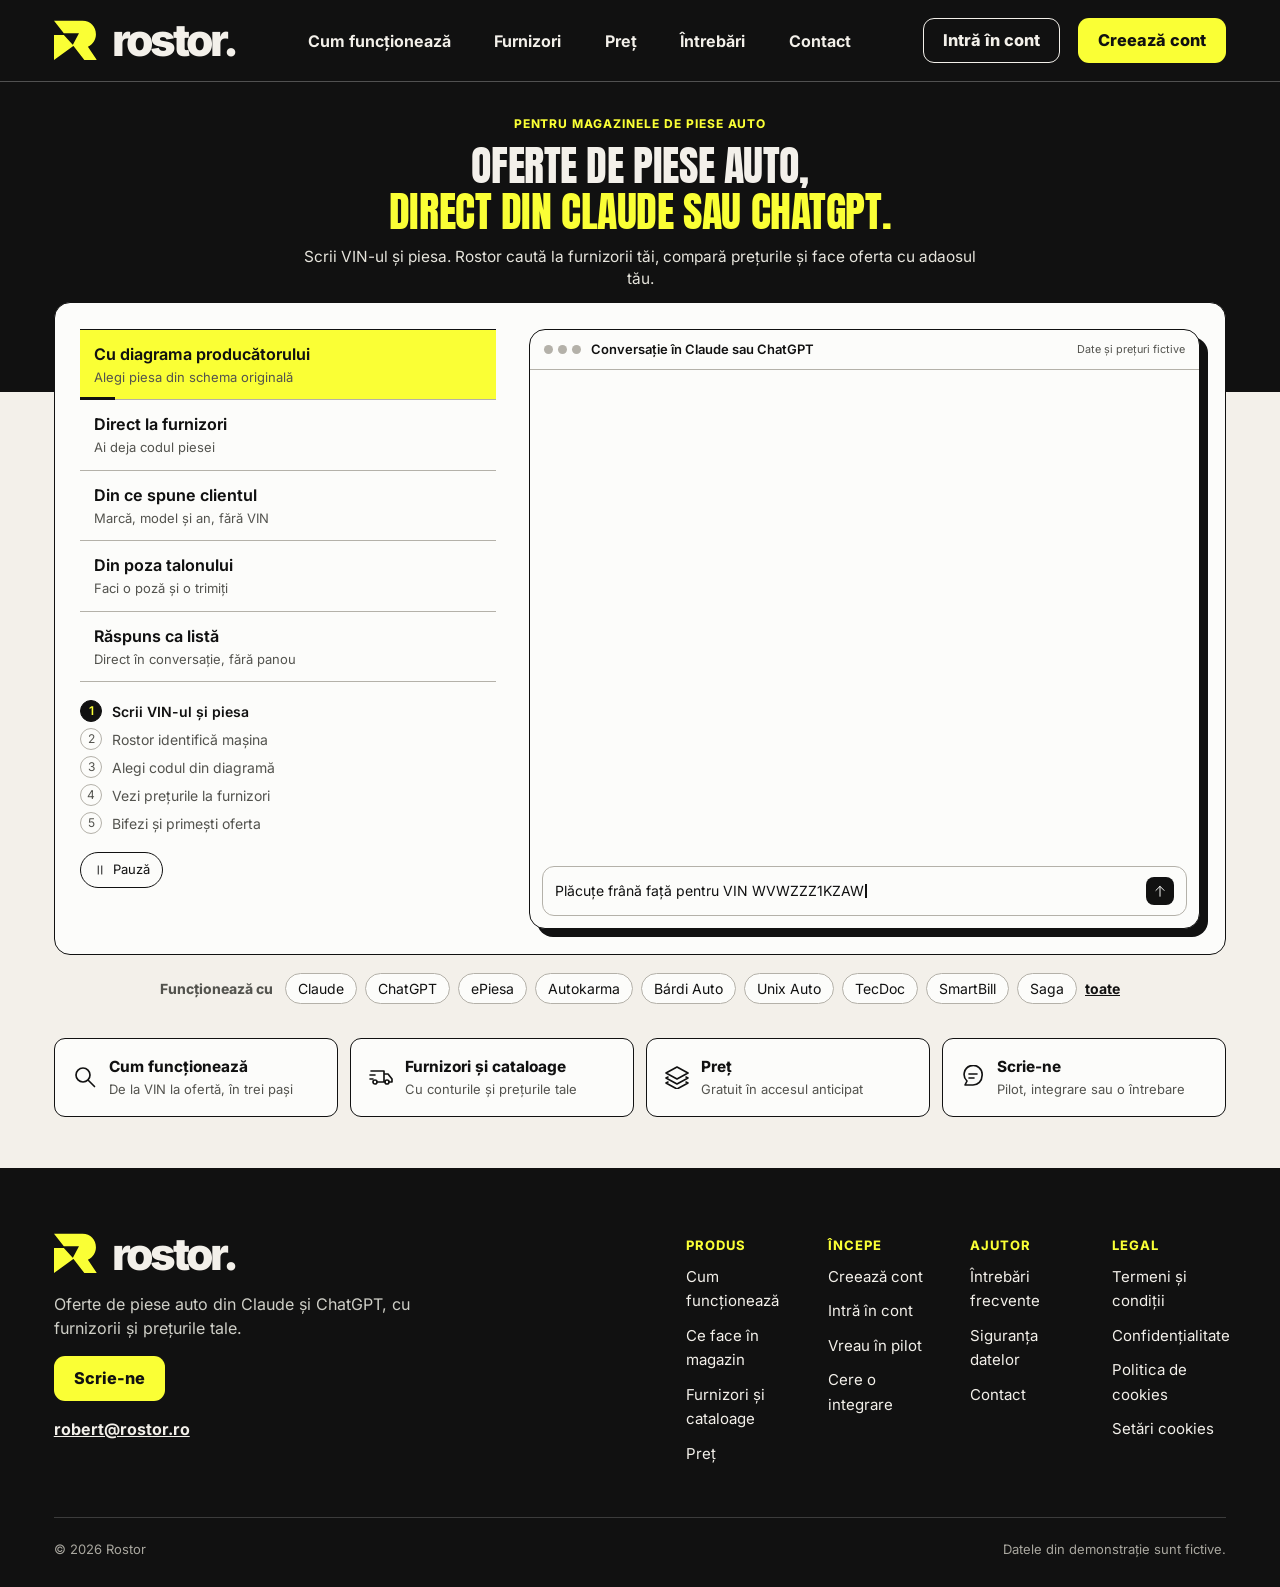
==== commit a35f1141: "fix(site): smaller first-screen message so the demo shows with it, account buttons only in the heade" ====
--- a/index.html
+++ b/index.html
@@ -41,7 +41,7 @@
 <p class="eyebrow">Pentru magazinele de piese auto</p>
 <h1>Oferte de piese auto, <span>direct din Claude sau ChatGPT.</span></h1>
 <p class="hero-lead">Scrii VIN-ul și piesa. Rostor caută la furnizorii tăi, compară prețurile și face oferta cu adaosul tău.</p>
-<div class="hero-actions"><a class="btn btn-yellow btn-large" href="https://app.rostor.ro/start">Creează cont gratuit</a><a class="btn btn-outline btn-large" href="/contact?tip=pilot" data-tip="pilot">Vreau în pilot</a></div>
+
 </div></section><section class="demo-stage" id="produs"><div class="wrap"><div class="live-demo" id="exemple">
     <div class="ld-side"><div class="ld-tabs" role="group" aria-label="Alege un scenariu"><button type="button" data-demo-pick="0" aria-pressed="true"><b>Cu diagrama producătorului</b><small>Alegi piesa din schema originală</small><i aria-hidden="true"></i></button><button type="button" data-demo-pick="1" aria-pressed="false"><b>Direct la furnizori</b><small>Ai deja codul piesei</small><i aria-hidden="true"></i></button><button type="button" data-demo-pick="2" aria-pressed="false"><b>Din ce spune clientul</b><small>Marcă, model și an, fără VIN</small><i aria-hidden="true"></i></button><button type="button" data-demo-pick="3" aria-pressed="false"><b>Din poza talonului</b><small>Faci o poză și o trimiți</small><i aria-hidden="true"></i></button><button type="button" data-demo-pick="4" aria-pressed="false"><b>Răspuns ca listă</b><small>Direct în conversație, fără panou</small><i aria-hidden="true"></i></button></div>
     <ol class="ld-steps"><li aria-current="step">Scrii VIN-ul și piesa</li><li>Rostor identifică mașina</li><li>Alegi codul din diagramă</li><li>Vezi prețurile la furnizori</li><li>Bifezi și primești oferta</li></ol>
--- a/assets/site.css
+++ b/assets/site.css
@@ -368,3 +368,13 @@
 .site-footer .footer-cols{grid-template-columns:repeat(4,minmax(0,1fr))}
 @media(max-width:1000px){.site-footer .footer-cols{grid-template-columns:repeat(2,minmax(0,1fr))}}
 @media(max-width:760px){.contact-grid{grid-template-columns:1fr}}
+/* Primul ecran compact: mesajul și demonstrația se văd împreună; butoanele de cont doar în meniul de sus, care rămâne fix. */
+.header{position:sticky;top:0;z-index:50;background:var(--black)}
+.hero-intro{padding-block:clamp(22px,2.6vw,40px) clamp(96px,8vw,130px)}
+.hero-intro .eyebrow{font-size:12px;margin-bottom:10px}
+.hero-intro h1{font-size:clamp(30px,3.3vw,54px);line-height:1.08;max-width:980px}
+.hero-lead{font-size:clamp(15px,1.2vw,19px);margin-top:12px;max-width:680px}
+.page-hero{padding-block:clamp(26px,3vw,48px)}
+.page-hero h1,.suppliers-page h1{font-size:clamp(32px,3.6vw,60px)}
+[id]{scroll-margin-top:90px}
+@media(max-width:760px){.hero-intro h1{font-size:clamp(28px,8vw,40px)}.hero-intro{padding-bottom:110px}}
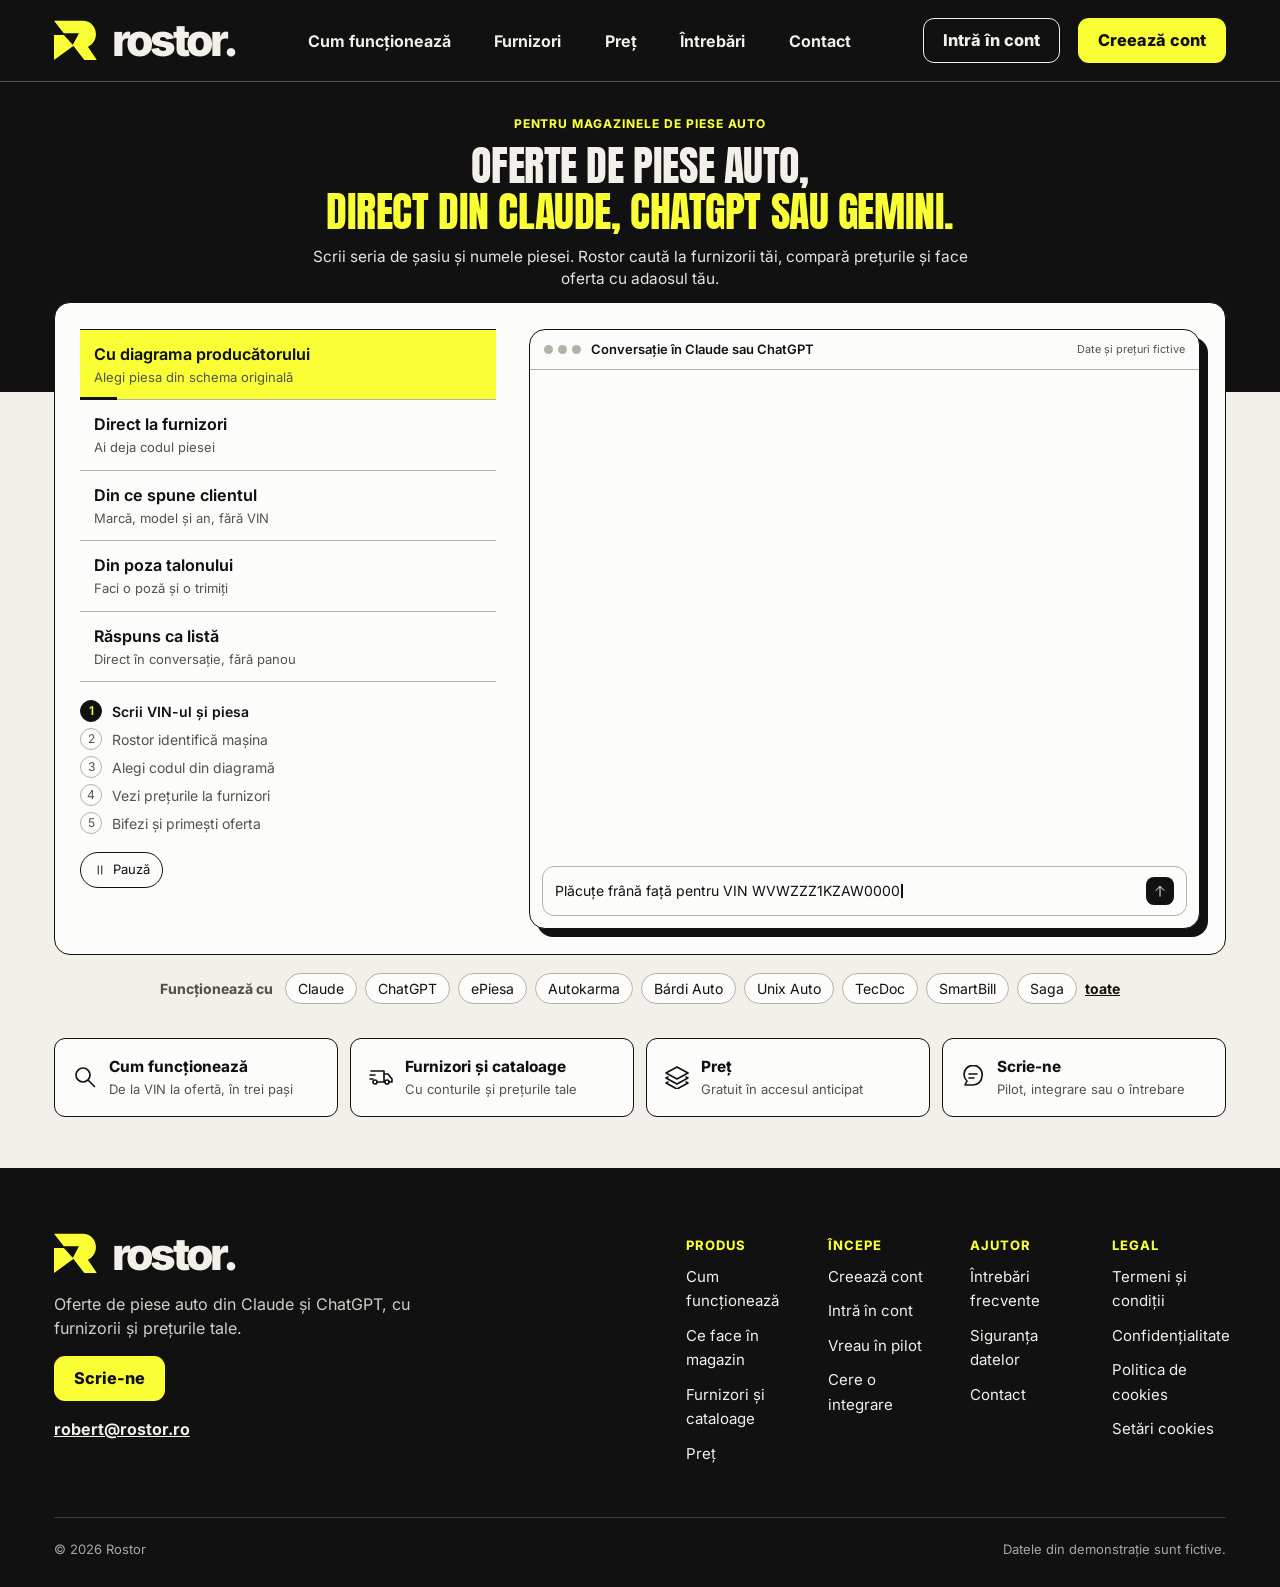
==== commit e8550da2: "copy(site): first-screen message names Gemini and says chassis number and part name" ====
--- a/index.html
+++ b/index.html
@@ -39,8 +39,8 @@
 <a class="skip" href="#principal">Sari la conținut</a>
 <div id="app"><header class="header"><div class="header-row wrap"><a href="/" class="brand" aria-label="Rostor, pagina principală"><svg aria-hidden="true"><use href="#r-mark"></use></svg>rostor.</a><nav class="nav" aria-label="Navigare site"><a href="/cum-functioneaza">Cum funcționează</a><a href="/furnizori">Furnizori</a><a href="/preturi">Preț</a><a href="/intrebari">Întrebări</a><a href="/contact">Contact</a><a class="mobile-login" href="https://app.rostor.ro/cont">Intră în cont</a></nav><div class="header-actions"><a class="btn btn-outline login" href="https://app.rostor.ro/cont">Intră în cont</a><a class="btn btn-yellow " href="https://app.rostor.ro/start">Creează cont</a><button class="menu-toggle" type="button" aria-label="Meniu" aria-expanded="false" data-action="menu"><svg class="icon" aria-hidden="true"><use href="#i-menu"></use></svg></button></div></div></header><main id="principal" tabindex="-1"><section class="hero-intro dark"><div class="wrap">
 <p class="eyebrow">Pentru magazinele de piese auto</p>
-<h1>Oferte de piese auto, <span>direct din Claude sau ChatGPT.</span></h1>
-<p class="hero-lead">Scrii VIN-ul și piesa. Rostor caută la furnizorii tăi, compară prețurile și face oferta cu adaosul tău.</p>
+<h1>Oferte de piese auto, <span>direct din Claude, ChatGPT sau Gemini.</span></h1>
+<p class="hero-lead">Scrii seria de șasiu și numele piesei. Rostor caută la furnizorii tăi, compară prețurile și face oferta cu adaosul tău.</p>
 
 </div></section><section class="demo-stage" id="produs"><div class="wrap"><div class="live-demo" id="exemple">
     <div class="ld-side"><div class="ld-tabs" role="group" aria-label="Alege un scenariu"><button type="button" data-demo-pick="0" aria-pressed="true"><b>Cu diagrama producătorului</b><small>Alegi piesa din schema originală</small><i aria-hidden="true"></i></button><button type="button" data-demo-pick="1" aria-pressed="false"><b>Direct la furnizori</b><small>Ai deja codul piesei</small><i aria-hidden="true"></i></button><button type="button" data-demo-pick="2" aria-pressed="false"><b>Din ce spune clientul</b><small>Marcă, model și an, fără VIN</small><i aria-hidden="true"></i></button><button type="button" data-demo-pick="3" aria-pressed="false"><b>Din poza talonului</b><small>Faci o poză și o trimiți</small><i aria-hidden="true"></i></button><button type="button" data-demo-pick="4" aria-pressed="false"><b>Răspuns ca listă</b><small>Direct în conversație, fără panou</small><i aria-hidden="true"></i></button></div>
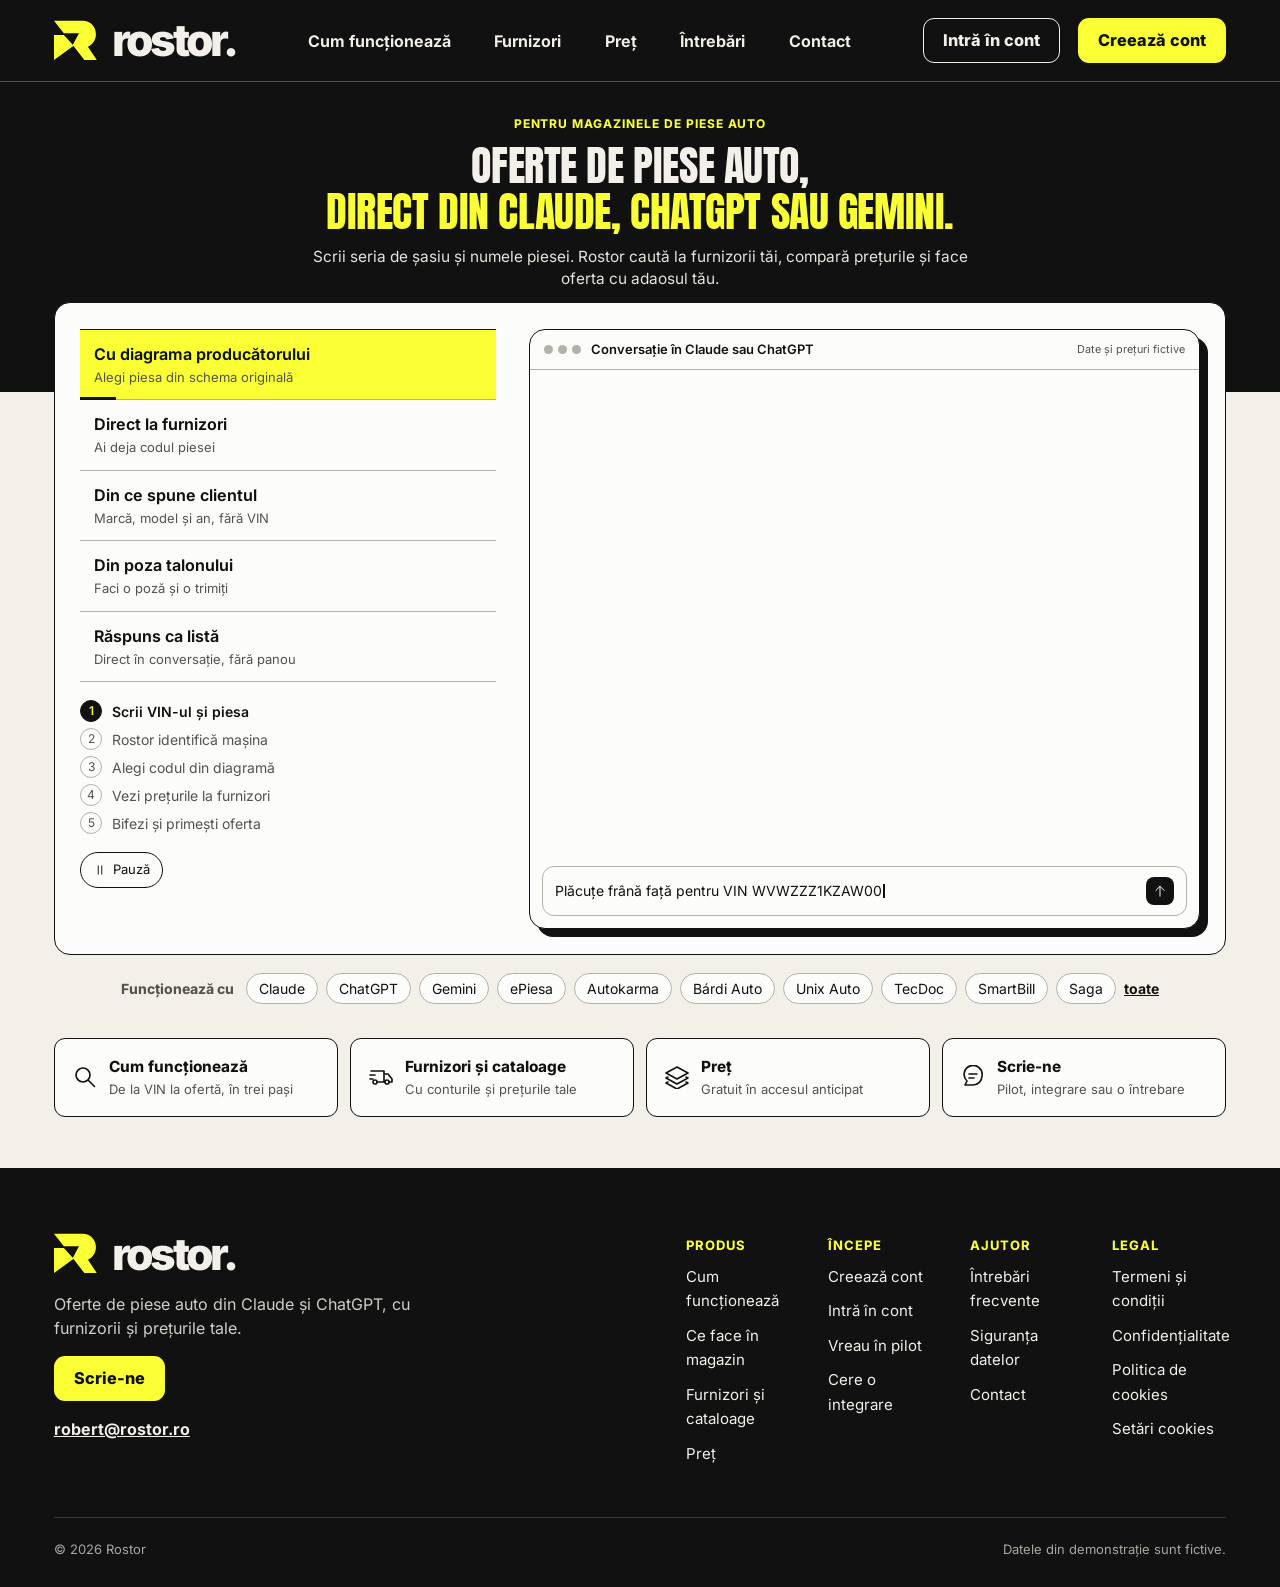
==== commit 9b126e41: "copy(site): Gemini in the assistants list" ====
--- a/index.html
+++ b/index.html
@@ -48,7 +48,7 @@
     <button type="button" class="ld-toggle" data-demo-toggle=""><svg class="icon" aria-hidden="true"><use href="#i-pause"></use></svg> Pauză</button></div>
     <div class="ld-window"><div class="ld-bar"><span class="ld-dots" aria-hidden="true"><i></i><i></i><i></i></span><span>Conversație în Claude sau ChatGPT</span><small>Date și prețuri fictive</small></div>
     <div class="ld-chat" id="ld-chat"><div class="ld-msg ld-user"><p>Plăcuțe frână față pentru VIN WVWZZZ1KZAW000001</p></div></div>
-    <div class="ld-input"><span id="ld-typing" class="ld-placeholder">Scrie un mesaj…</span><span class="ld-send" aria-hidden="true"><svg class="icon" aria-hidden="true"><use href="#i-arrow"></use></svg></span></div></div></div><div class="hero-works" aria-label="Funcționează cu"><span class="hero-works-label">Funcționează cu</span><span>Claude</span><span>ChatGPT</span><span>ePiesa</span><span>Autokarma</span><span>Bárdi Auto</span><span>Unix Auto</span><span>TecDoc</span><span>SmartBill</span><span>Saga</span><a href="/furnizori">toate</a></div></div></section><nav class="shortcuts wrap" aria-label="Ce te interesează">
+    <div class="ld-input"><span id="ld-typing" class="ld-placeholder">Scrie un mesaj…</span><span class="ld-send" aria-hidden="true"><svg class="icon" aria-hidden="true"><use href="#i-arrow"></use></svg></span></div></div></div><div class="hero-works" aria-label="Funcționează cu"><span class="hero-works-label">Funcționează cu</span><span>Claude</span><span>ChatGPT</span><span>Gemini</span><span>ePiesa</span><span>Autokarma</span><span>Bárdi Auto</span><span>Unix Auto</span><span>TecDoc</span><span>SmartBill</span><span>Saga</span><a href="/furnizori">toate</a></div></div></section><nav class="shortcuts wrap" aria-label="Ce te interesează">
 <a href="/cum-functioneaza"><svg class="icon" aria-hidden="true"><use href="#i-search"></use></svg><b>Cum funcționează</b><small>De la VIN la ofertă, în trei pași</small></a>
 <a href="/furnizori"><svg class="icon" aria-hidden="true"><use href="#i-truck"></use></svg><b>Furnizori și cataloage</b><small>Cu conturile și prețurile tale</small></a>
 <a href="/preturi"><svg class="icon" aria-hidden="true"><use href="#i-layers"></use></svg><b>Preț</b><small>Gratuit în accesul anticipat</small></a>
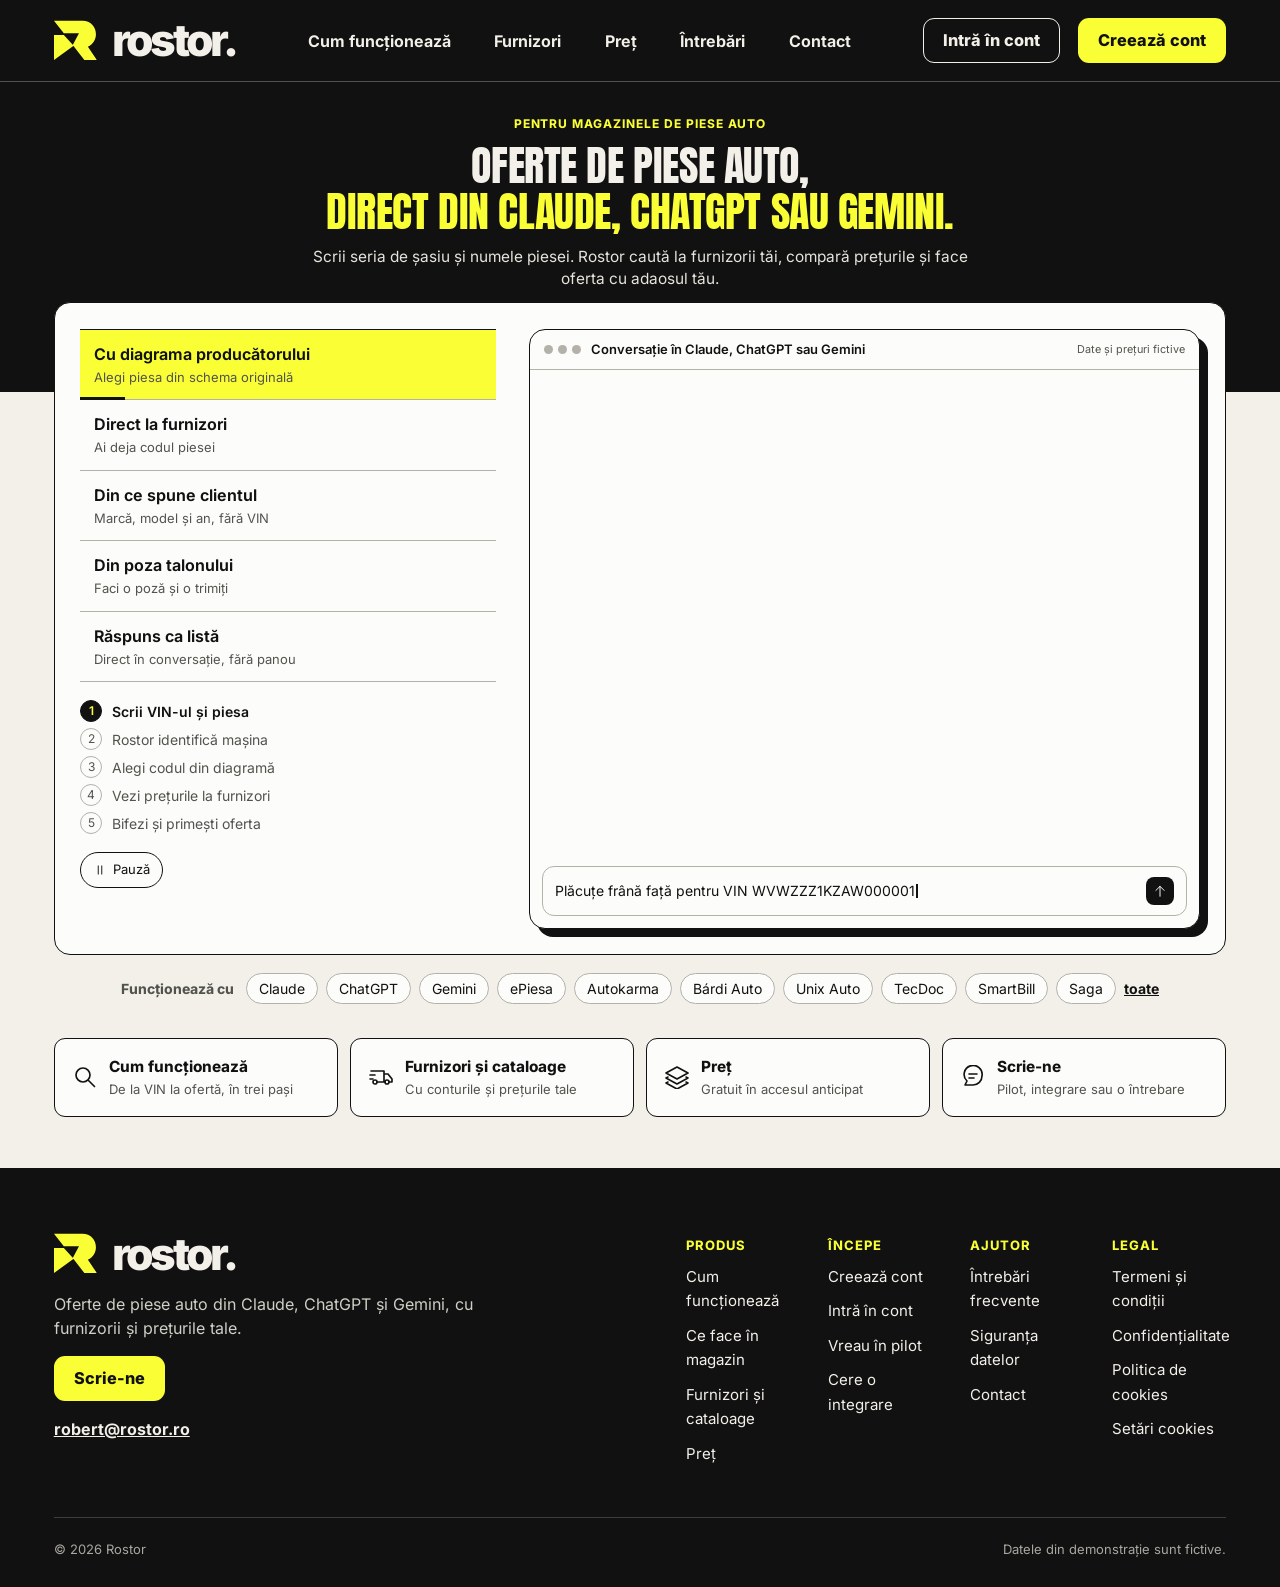
==== commit b2107b98: "copy(site): Gemini next to Claude and ChatGPT on every page" ====
--- a/index.html
+++ b/index.html
@@ -4,8 +4,8 @@
 <meta charset="utf-8">
 <meta name="viewport" content="width=device-width, initial-scale=1">
 <meta name="theme-color" content="#111111">
-<meta name="description" content="Scrii VIN-ul și piesa în Claude sau ChatGPT. Rostor caută la furnizorii tăi, compară prețurile și face oferta cu adaosul tău.">
-<title>Rostor — Oferte de piese auto din Claude și ChatGPT</title>
+<meta name="description" content="Scrii seria de șasiu și numele piesei în Claude, ChatGPT sau Gemini. Rostor caută la furnizorii tăi, compară prețurile și face oferta cu adaosul tău.">
+<title>Rostor — Oferte de piese auto din Claude, ChatGPT și Gemini</title>
 <link rel="icon" href="/assets/rostor-logo.svg" type="image/svg+xml">
 <link rel="preload" href="/assets/fonts/anton-latin-400-normal.woff2" as="font" type="font/woff2" crossorigin>
 <link rel="preload" href="/assets/fonts/inter-latin-wght-normal.woff2" as="font" type="font/woff2" crossorigin>
@@ -46,7 +46,7 @@
     <div class="ld-side"><div class="ld-tabs" role="group" aria-label="Alege un scenariu"><button type="button" data-demo-pick="0" aria-pressed="true"><b>Cu diagrama producătorului</b><small>Alegi piesa din schema originală</small><i aria-hidden="true"></i></button><button type="button" data-demo-pick="1" aria-pressed="false"><b>Direct la furnizori</b><small>Ai deja codul piesei</small><i aria-hidden="true"></i></button><button type="button" data-demo-pick="2" aria-pressed="false"><b>Din ce spune clientul</b><small>Marcă, model și an, fără VIN</small><i aria-hidden="true"></i></button><button type="button" data-demo-pick="3" aria-pressed="false"><b>Din poza talonului</b><small>Faci o poză și o trimiți</small><i aria-hidden="true"></i></button><button type="button" data-demo-pick="4" aria-pressed="false"><b>Răspuns ca listă</b><small>Direct în conversație, fără panou</small><i aria-hidden="true"></i></button></div>
     <ol class="ld-steps"><li aria-current="step">Scrii VIN-ul și piesa</li><li>Rostor identifică mașina</li><li>Alegi codul din diagramă</li><li>Vezi prețurile la furnizori</li><li>Bifezi și primești oferta</li></ol>
     <button type="button" class="ld-toggle" data-demo-toggle=""><svg class="icon" aria-hidden="true"><use href="#i-pause"></use></svg> Pauză</button></div>
-    <div class="ld-window"><div class="ld-bar"><span class="ld-dots" aria-hidden="true"><i></i><i></i><i></i></span><span>Conversație în Claude sau ChatGPT</span><small>Date și prețuri fictive</small></div>
+    <div class="ld-window"><div class="ld-bar"><span class="ld-dots" aria-hidden="true"><i></i><i></i><i></i></span><span>Conversație în Claude, ChatGPT sau Gemini</span><small>Date și prețuri fictive</small></div>
     <div class="ld-chat" id="ld-chat"><div class="ld-msg ld-user"><p>Plăcuțe frână față pentru VIN WVWZZZ1KZAW000001</p></div></div>
     <div class="ld-input"><span id="ld-typing" class="ld-placeholder">Scrie un mesaj…</span><span class="ld-send" aria-hidden="true"><svg class="icon" aria-hidden="true"><use href="#i-arrow"></use></svg></span></div></div></div><div class="hero-works" aria-label="Funcționează cu"><span class="hero-works-label">Funcționează cu</span><span>Claude</span><span>ChatGPT</span><span>Gemini</span><span>ePiesa</span><span>Autokarma</span><span>Bárdi Auto</span><span>Unix Auto</span><span>TecDoc</span><span>SmartBill</span><span>Saga</span><a href="/furnizori">toate</a></div></div></section><nav class="shortcuts wrap" aria-label="Ce te interesează">
 <a href="/cum-functioneaza"><svg class="icon" aria-hidden="true"><use href="#i-search"></use></svg><b>Cum funcționează</b><small>De la VIN la ofertă, în trei pași</small></a>
@@ -56,7 +56,7 @@
 </nav></main><footer class="footer site-footer"><div class="wrap">
 <div class="footer-top">
 <div class="footer-intro"><a href="/" class="brand" aria-label="Rostor, pagina principală"><svg aria-hidden="true"><use href="#r-mark"></use></svg>rostor.</a>
-<p>Oferte de piese auto din Claude și ChatGPT, cu furnizorii și prețurile tale.</p>
+<p>Oferte de piese auto din Claude, ChatGPT și Gemini, cu furnizorii și prețurile tale.</p>
 <a class="btn btn-yellow" href="/contact">Scrie-ne</a>
 <p class="footer-mail"><a href="mailto:robert@rostor.ro">robert@rostor.ro</a></p></div>
 <div class="footer-cols">
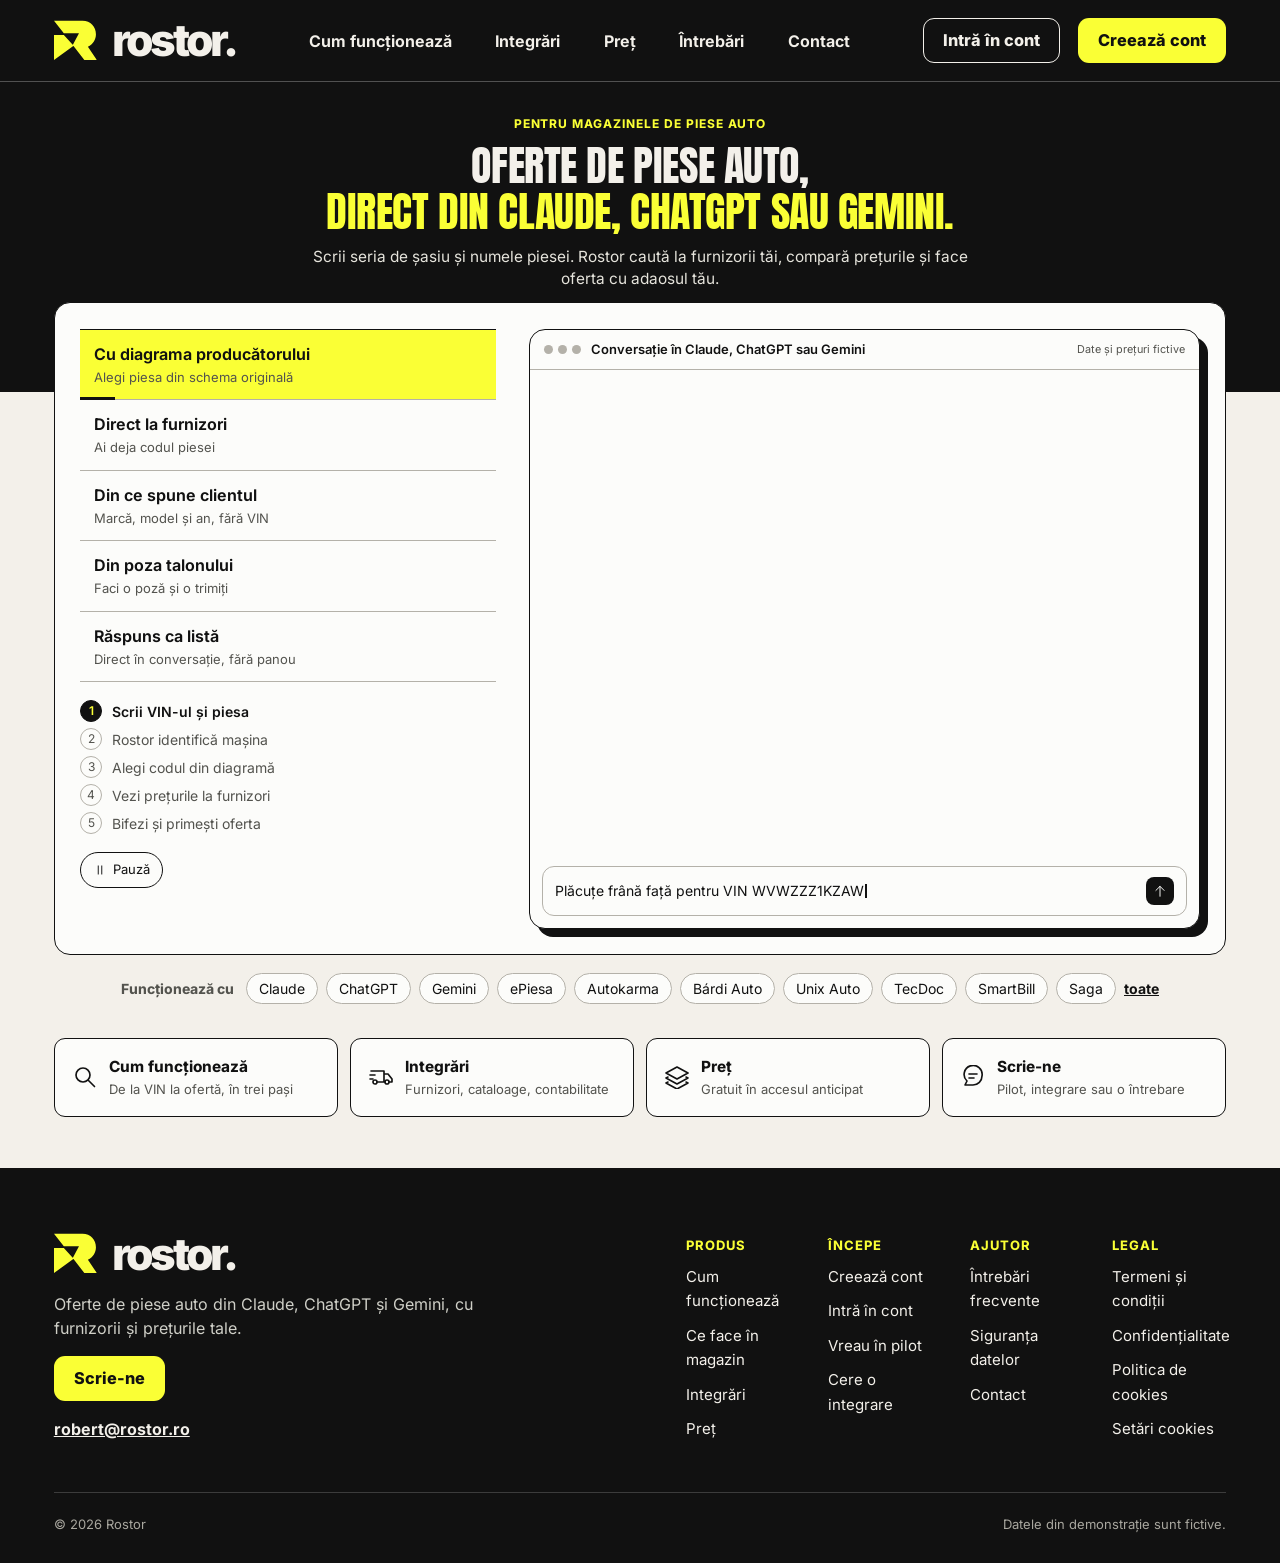
==== commit 7732cf36: "copy(site): Integrări instead of Furnizori (assistants, suppliers, catalogs, accounting); page moves" ====
--- a/index.html
+++ b/index.html
@@ -37,7 +37,7 @@
 <symbol id="i-copy" viewBox="0 0 24 24"><rect x="8" y="8" width="12" height="13" rx="2"/><path d="M15 5V4a1 1 0 0 0-1-1H5a1 1 0 0 0-1 1v12a1 1 0 0 0 1 1h1"/></symbol>
 </svg>
 <a class="skip" href="#principal">Sari la conținut</a>
-<div id="app"><header class="header"><div class="header-row wrap"><a href="/" class="brand" aria-label="Rostor, pagina principală"><svg aria-hidden="true"><use href="#r-mark"></use></svg>rostor.</a><nav class="nav" aria-label="Navigare site"><a href="/cum-functioneaza">Cum funcționează</a><a href="/furnizori">Furnizori</a><a href="/preturi">Preț</a><a href="/intrebari">Întrebări</a><a href="/contact">Contact</a><a class="mobile-login" href="https://app.rostor.ro/cont">Intră în cont</a></nav><div class="header-actions"><a class="btn btn-outline login" href="https://app.rostor.ro/cont">Intră în cont</a><a class="btn btn-yellow " href="https://app.rostor.ro/start">Creează cont</a><button class="menu-toggle" type="button" aria-label="Meniu" aria-expanded="false" data-action="menu"><svg class="icon" aria-hidden="true"><use href="#i-menu"></use></svg></button></div></div></header><main id="principal" tabindex="-1"><section class="hero-intro dark"><div class="wrap">
+<div id="app"><header class="header"><div class="header-row wrap"><a href="/" class="brand" aria-label="Rostor, pagina principală"><svg aria-hidden="true"><use href="#r-mark"></use></svg>rostor.</a><nav class="nav" aria-label="Navigare site"><a href="/cum-functioneaza">Cum funcționează</a><a href="/integrari">Integrări</a><a href="/preturi">Preț</a><a href="/intrebari">Întrebări</a><a href="/contact">Contact</a><a class="mobile-login" href="https://app.rostor.ro/cont">Intră în cont</a></nav><div class="header-actions"><a class="btn btn-outline login" href="https://app.rostor.ro/cont">Intră în cont</a><a class="btn btn-yellow " href="https://app.rostor.ro/start">Creează cont</a><button class="menu-toggle" type="button" aria-label="Meniu" aria-expanded="false" data-action="menu"><svg class="icon" aria-hidden="true"><use href="#i-menu"></use></svg></button></div></div></header><main id="principal" tabindex="-1"><section class="hero-intro dark"><div class="wrap">
 <p class="eyebrow">Pentru magazinele de piese auto</p>
 <h1>Oferte de piese auto, <span>direct din Claude, ChatGPT sau Gemini.</span></h1>
 <p class="hero-lead">Scrii seria de șasiu și numele piesei. Rostor caută la furnizorii tăi, compară prețurile și face oferta cu adaosul tău.</p>
@@ -48,9 +48,9 @@
     <button type="button" class="ld-toggle" data-demo-toggle=""><svg class="icon" aria-hidden="true"><use href="#i-pause"></use></svg> Pauză</button></div>
     <div class="ld-window"><div class="ld-bar"><span class="ld-dots" aria-hidden="true"><i></i><i></i><i></i></span><span>Conversație în Claude, ChatGPT sau Gemini</span><small>Date și prețuri fictive</small></div>
     <div class="ld-chat" id="ld-chat"><div class="ld-msg ld-user"><p>Plăcuțe frână față pentru VIN WVWZZZ1KZAW000001</p></div></div>
-    <div class="ld-input"><span id="ld-typing" class="ld-placeholder">Scrie un mesaj…</span><span class="ld-send" aria-hidden="true"><svg class="icon" aria-hidden="true"><use href="#i-arrow"></use></svg></span></div></div></div><div class="hero-works" aria-label="Funcționează cu"><span class="hero-works-label">Funcționează cu</span><span>Claude</span><span>ChatGPT</span><span>Gemini</span><span>ePiesa</span><span>Autokarma</span><span>Bárdi Auto</span><span>Unix Auto</span><span>TecDoc</span><span>SmartBill</span><span>Saga</span><a href="/furnizori">toate</a></div></div></section><nav class="shortcuts wrap" aria-label="Ce te interesează">
+    <div class="ld-input"><span id="ld-typing" class="ld-placeholder">Scrie un mesaj…</span><span class="ld-send" aria-hidden="true"><svg class="icon" aria-hidden="true"><use href="#i-arrow"></use></svg></span></div></div></div><div class="hero-works" aria-label="Funcționează cu"><span class="hero-works-label">Funcționează cu</span><span>Claude</span><span>ChatGPT</span><span>Gemini</span><span>ePiesa</span><span>Autokarma</span><span>Bárdi Auto</span><span>Unix Auto</span><span>TecDoc</span><span>SmartBill</span><span>Saga</span><a href="/integrari">toate</a></div></div></section><nav class="shortcuts wrap" aria-label="Ce te interesează">
 <a href="/cum-functioneaza"><svg class="icon" aria-hidden="true"><use href="#i-search"></use></svg><b>Cum funcționează</b><small>De la VIN la ofertă, în trei pași</small></a>
-<a href="/furnizori"><svg class="icon" aria-hidden="true"><use href="#i-truck"></use></svg><b>Furnizori și cataloage</b><small>Cu conturile și prețurile tale</small></a>
+<a href="/integrari"><svg class="icon" aria-hidden="true"><use href="#i-truck"></use></svg><b>Integrări</b><small>Furnizori, cataloage, contabilitate</small></a>
 <a href="/preturi"><svg class="icon" aria-hidden="true"><use href="#i-layers"></use></svg><b>Preț</b><small>Gratuit în accesul anticipat</small></a>
 <a href="/contact"><svg class="icon" aria-hidden="true"><use href="#i-chat"></use></svg><b>Scrie-ne</b><small>Pilot, integrare sau o întrebare</small></a>
 </nav></main><footer class="footer site-footer"><div class="wrap">
@@ -60,7 +60,7 @@
 <a class="btn btn-yellow" href="/contact">Scrie-ne</a>
 <p class="footer-mail"><a href="mailto:robert@rostor.ro">robert@rostor.ro</a></p></div>
 <div class="footer-cols">
-<div class="fcol"><h3>Produs</h3><ul><li><a href="/cum-functioneaza">Cum funcționează</a></li><li><a href="/cum-functioneaza#magazin">Ce face în magazin</a></li><li><a href="/furnizori">Furnizori și cataloage</a></li><li><a href="/preturi">Preț</a></li></ul></div>
+<div class="fcol"><h3>Produs</h3><ul><li><a href="/cum-functioneaza">Cum funcționează</a></li><li><a href="/cum-functioneaza#magazin">Ce face în magazin</a></li><li><a href="/integrari">Integrări</a></li><li><a href="/preturi">Preț</a></li></ul></div>
 <div class="fcol"><h3>Începe</h3><ul><li><a href="https://app.rostor.ro/start">Creează cont</a></li><li><a href="https://app.rostor.ro/cont">Intră în cont</a></li><li><a href="/contact?tip=pilot">Vreau în pilot</a></li><li><a href="/contact?tip=integrare">Cere o integrare</a></li></ul></div>
 <div class="fcol"><h3>Ajutor</h3><ul><li><a href="/intrebari">Întrebări frecvente</a></li><li><a href="/intrebari#siguranta">Siguranța datelor</a></li><li><a href="/contact">Contact</a></li></ul></div>
 <div class="fcol"><h3>Legal</h3><ul><li><a href="https://app.rostor.ro/termeni">Termeni și condiții</a></li><li><a href="/confidentialitate">Confidențialitate</a></li><li><a href="/cookies">Politica de cookies</a></li><li><button type="button" data-action="cookie-settings">Setări cookies</button></li></ul></div>
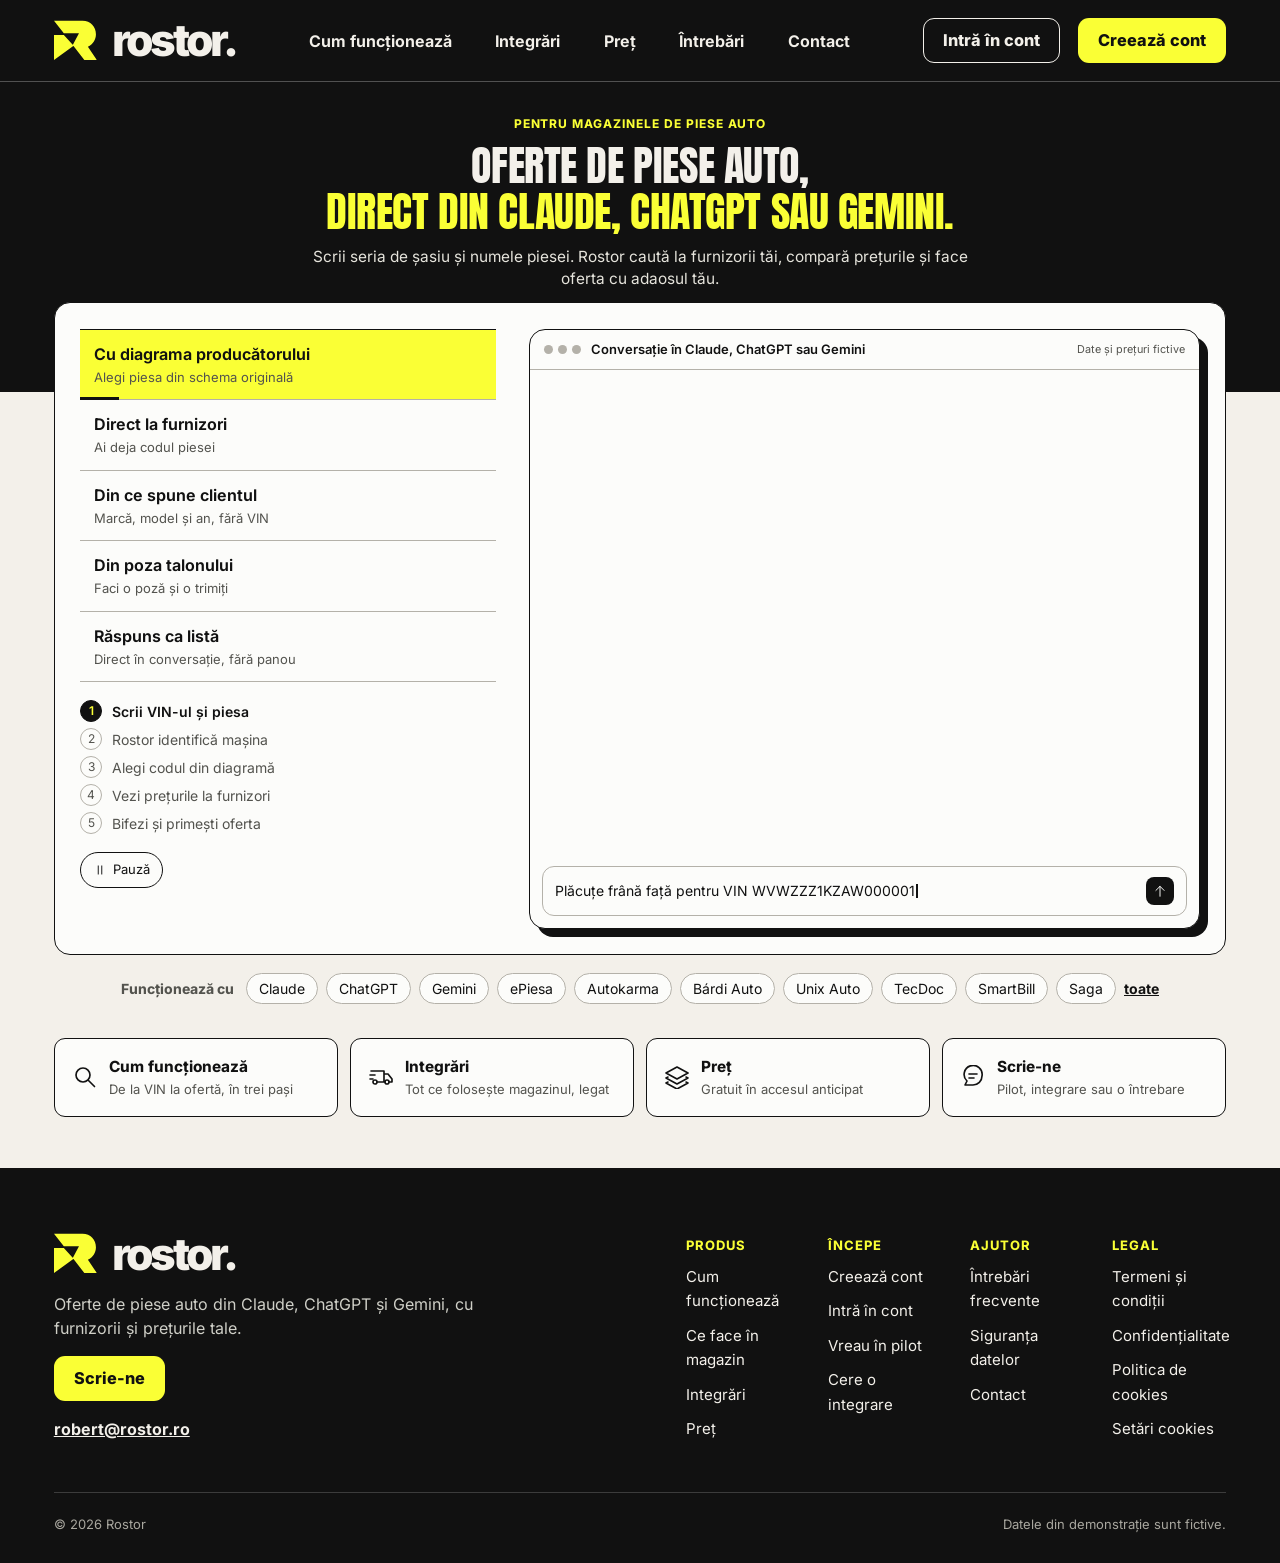
==== commit d3a4f688: "copy(site): Integrări says Rostor connects everything a parts store uses" ====
--- a/index.html
+++ b/index.html
@@ -50,7 +50,7 @@
     <div class="ld-chat" id="ld-chat"><div class="ld-msg ld-user"><p>Plăcuțe frână față pentru VIN WVWZZZ1KZAW000001</p></div></div>
     <div class="ld-input"><span id="ld-typing" class="ld-placeholder">Scrie un mesaj…</span><span class="ld-send" aria-hidden="true"><svg class="icon" aria-hidden="true"><use href="#i-arrow"></use></svg></span></div></div></div><div class="hero-works" aria-label="Funcționează cu"><span class="hero-works-label">Funcționează cu</span><span>Claude</span><span>ChatGPT</span><span>Gemini</span><span>ePiesa</span><span>Autokarma</span><span>Bárdi Auto</span><span>Unix Auto</span><span>TecDoc</span><span>SmartBill</span><span>Saga</span><a href="/integrari">toate</a></div></div></section><nav class="shortcuts wrap" aria-label="Ce te interesează">
 <a href="/cum-functioneaza"><svg class="icon" aria-hidden="true"><use href="#i-search"></use></svg><b>Cum funcționează</b><small>De la VIN la ofertă, în trei pași</small></a>
-<a href="/integrari"><svg class="icon" aria-hidden="true"><use href="#i-truck"></use></svg><b>Integrări</b><small>Furnizori, cataloage, contabilitate</small></a>
+<a href="/integrari"><svg class="icon" aria-hidden="true"><use href="#i-truck"></use></svg><b>Integrări</b><small>Tot ce folosește magazinul, legat</small></a>
 <a href="/preturi"><svg class="icon" aria-hidden="true"><use href="#i-layers"></use></svg><b>Preț</b><small>Gratuit în accesul anticipat</small></a>
 <a href="/contact"><svg class="icon" aria-hidden="true"><use href="#i-chat"></use></svg><b>Scrie-ne</b><small>Pilot, integrare sau o întrebare</small></a>
 </nav></main><footer class="footer site-footer"><div class="wrap">
--- a/assets/site.css
+++ b/assets/site.css
@@ -378,3 +378,4 @@
 .page-hero h1,.suppliers-page h1{font-size:clamp(32px,3.6vw,60px)}
 [id]{scroll-margin-top:90px}
 @media(max-width:760px){.hero-intro h1{font-size:clamp(28px,8vw,40px)}.hero-intro{padding-bottom:110px}}
+.suppliers-page h1 span{color:var(--yellow);display:block}
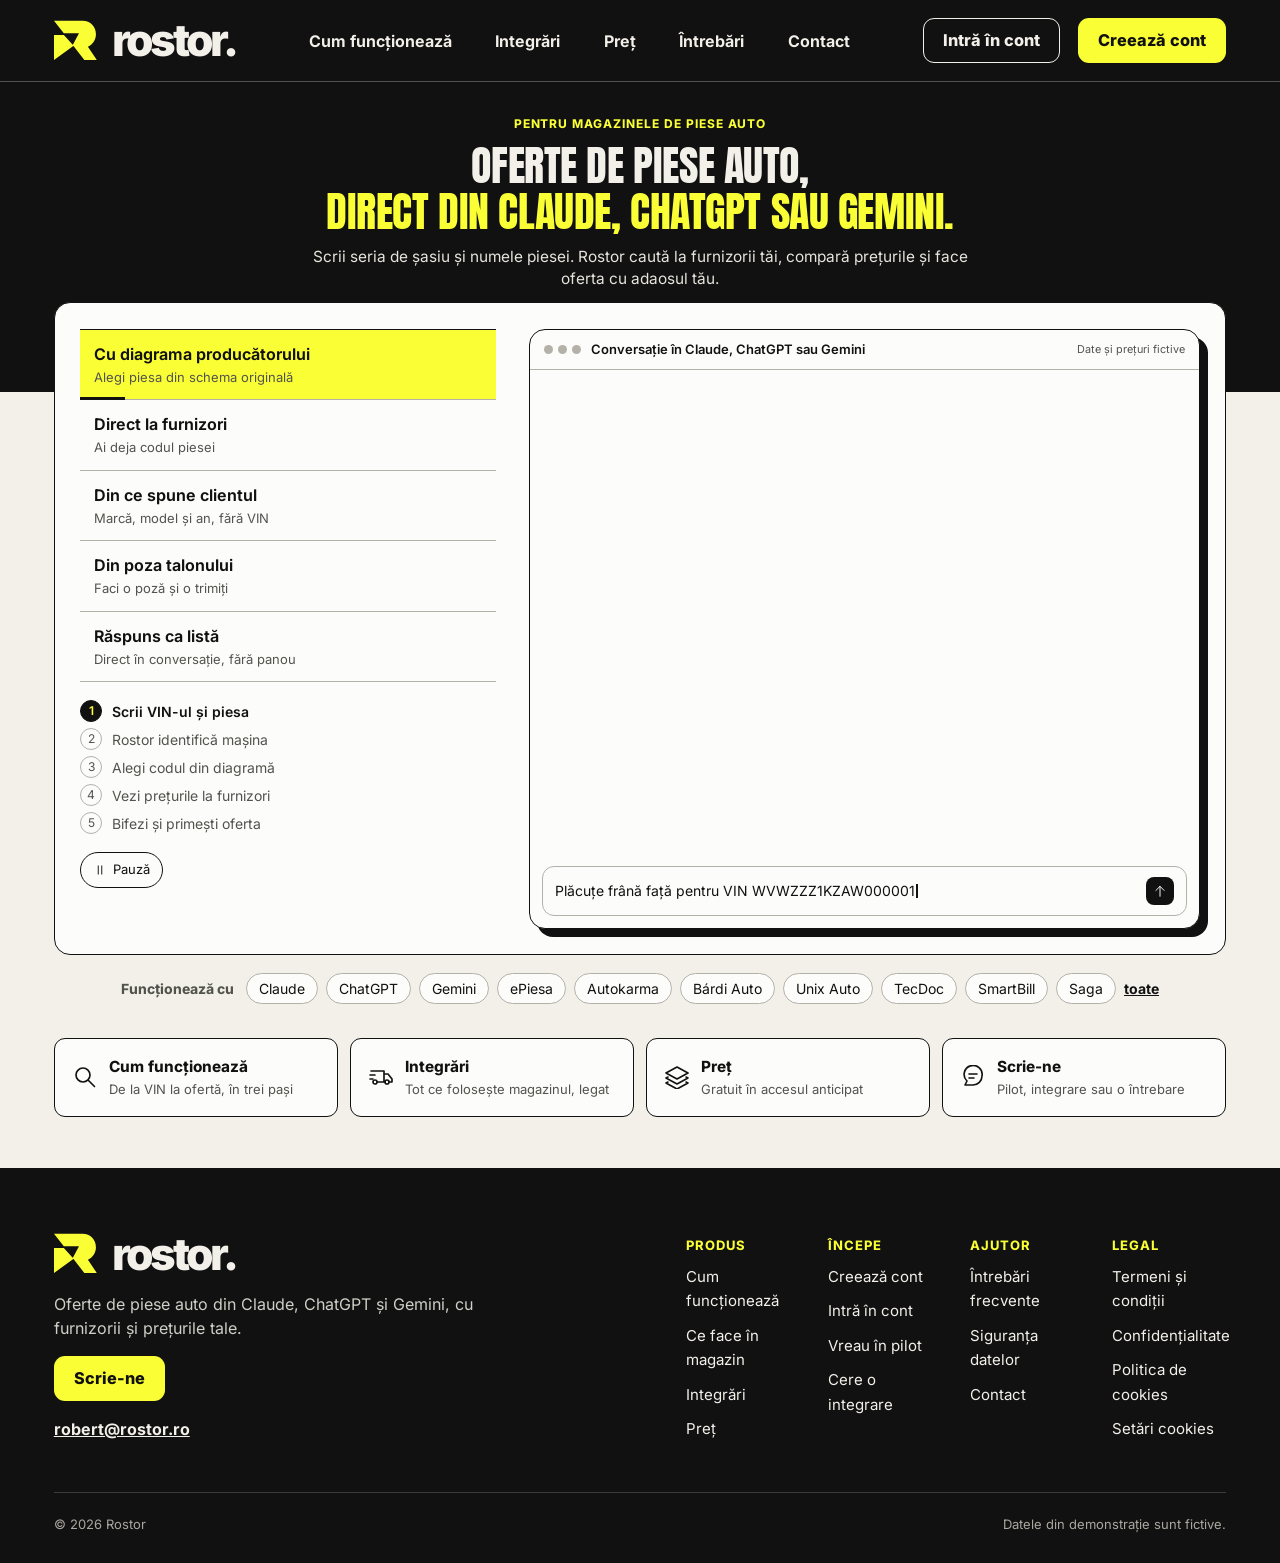
==== commit 0203aeaf: "fix(site): new tab icon from the Rostor mark (SVG, ICO, Apple touch icon); old logo files removed" ====
--- a/index.html
+++ b/index.html
@@ -6,7 +6,9 @@
 <meta name="theme-color" content="#111111">
 <meta name="description" content="Scrii seria de șasiu și numele piesei în Claude, ChatGPT sau Gemini. Rostor caută la furnizorii tăi, compară prețurile și face oferta cu adaosul tău.">
 <title>Rostor — Oferte de piese auto din Claude, ChatGPT și Gemini</title>
-<link rel="icon" href="/assets/rostor-logo.svg" type="image/svg+xml">
+<link rel="icon" href="/favicon.svg" type="image/svg+xml">
+<link rel="icon" href="/favicon.ico" sizes="48x48">
+<link rel="apple-touch-icon" href="/apple-touch-icon.png">
 <link rel="preload" href="/assets/fonts/anton-latin-400-normal.woff2" as="font" type="font/woff2" crossorigin>
 <link rel="preload" href="/assets/fonts/inter-latin-wght-normal.woff2" as="font" type="font/woff2" crossorigin>
 <link rel="stylesheet" href="/assets/site.css">
